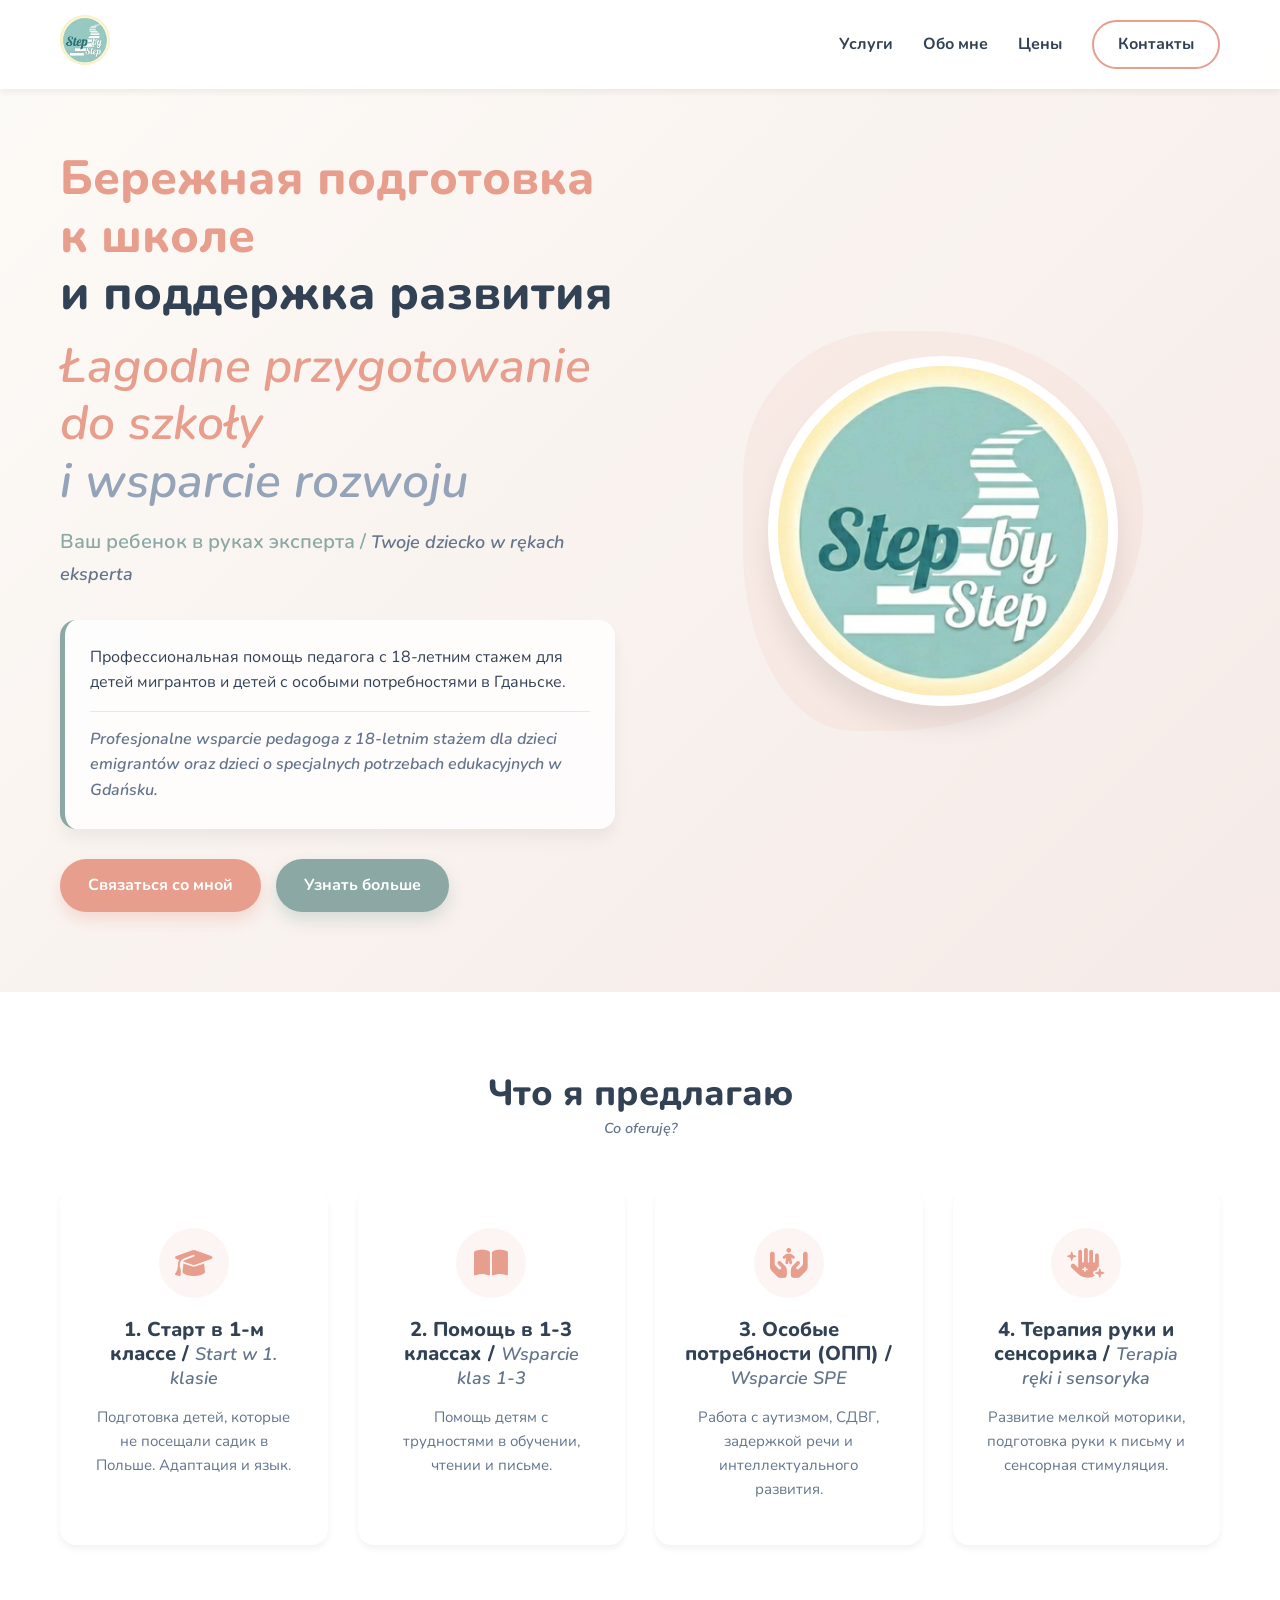
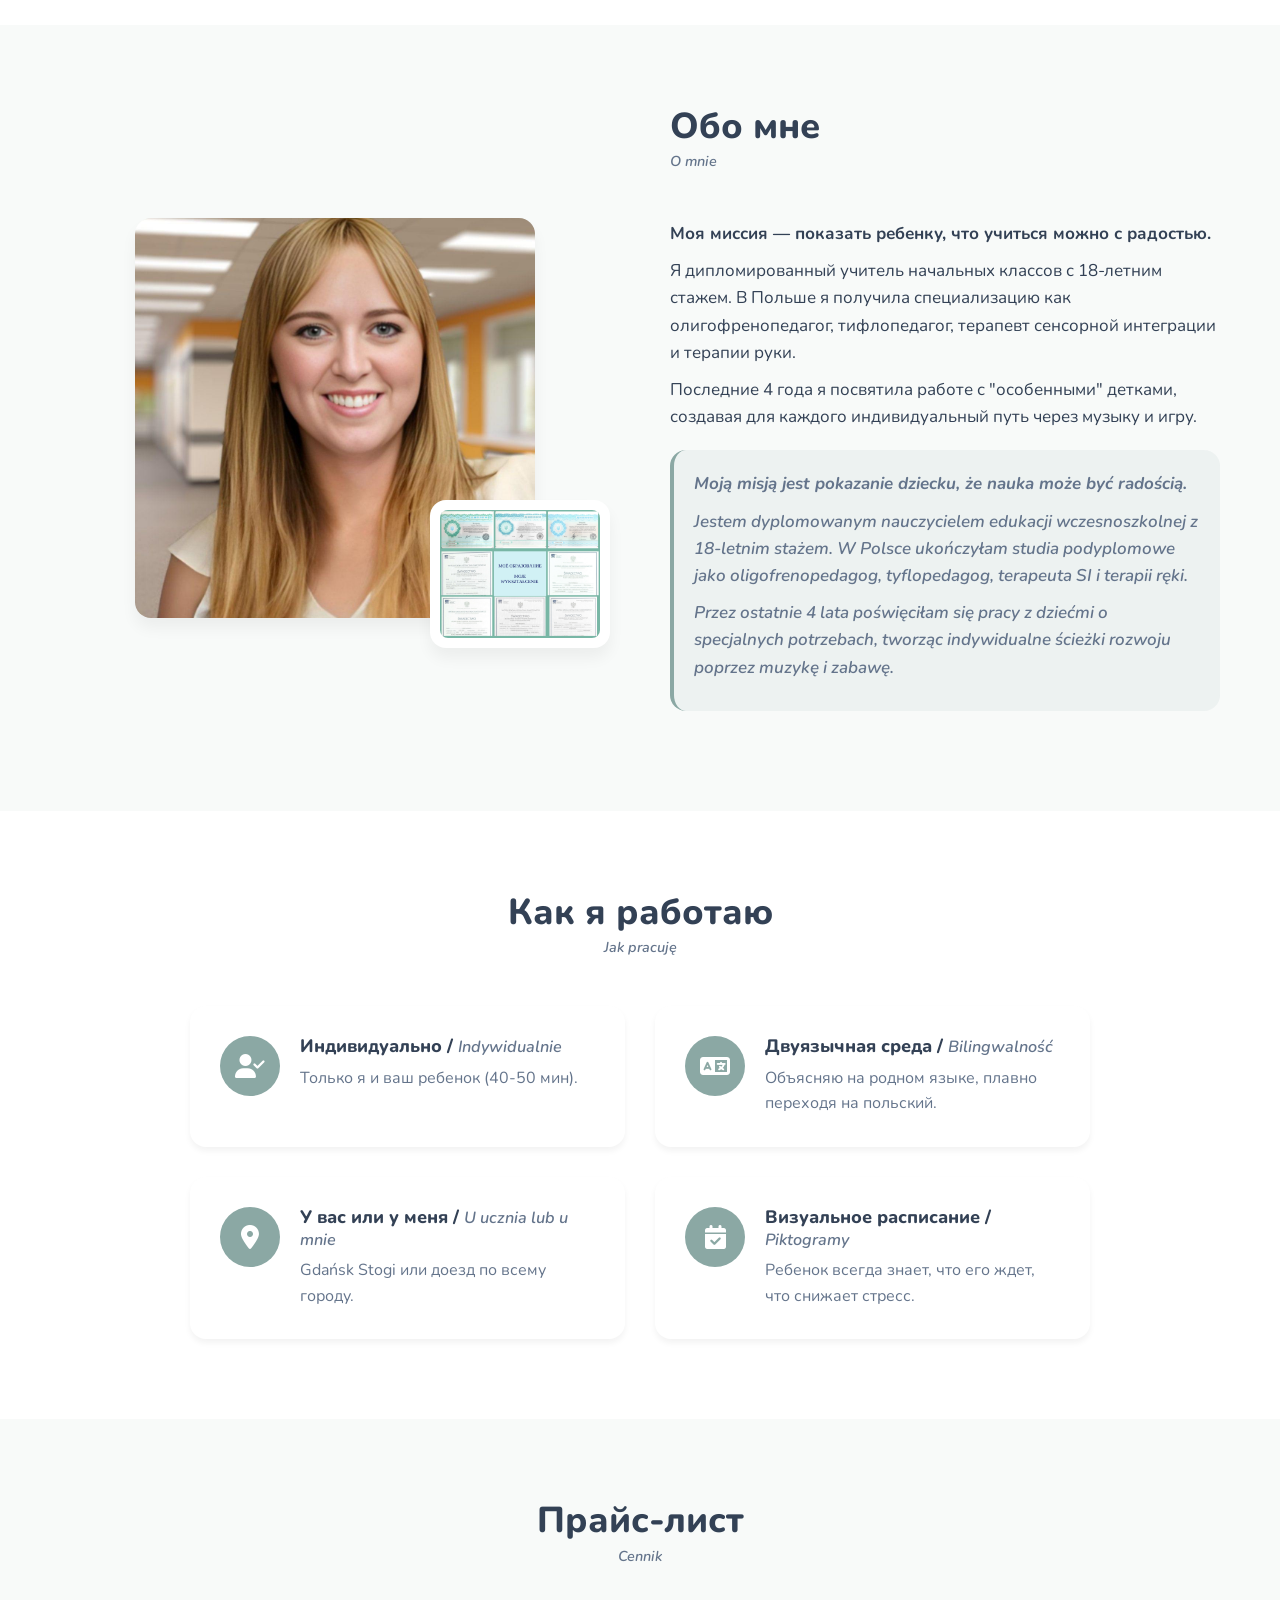
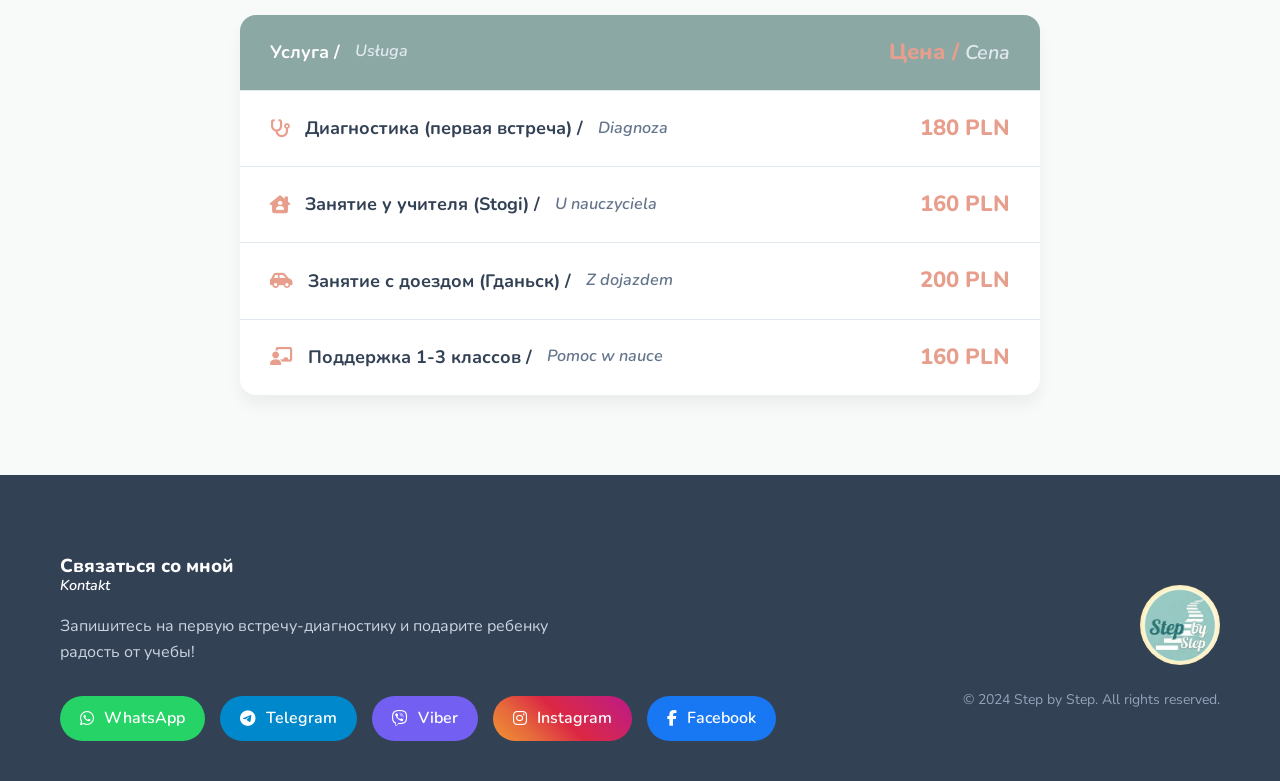
==== Nowy folder/index.html @ 830f3c5b "Fix project structure for Railway" ====
<!DOCTYPE html>
<html lang="ru">

<head>
    <meta charset="UTF-8">
    <meta name="viewport" content="width=device-width, initial-scale=1.0">
    <title>Step by Step - Подготовка к школе в Гданьске</title>
    <meta name="description"
        content="Профессиональная помощь педагога с 18-летним стажем для детей мигрантов и детей с особыми потребностями в Гданьске.">

    <!-- Google Fonts -->
    <link rel="preconnect" href="https://fonts.googleapis.com">
    <link rel="preconnect" href="https://fonts.gstatic.com" crossorigin>
    <link href="https://fonts.googleapis.com/css2?family=Nunito:wght@400;600;700;800&display=swap" rel="stylesheet">

    <!-- FontAwesome for Icons -->
    <link rel="stylesheet" href="https://cdnjs.cloudflare.com/ajax/libs/font-awesome/6.4.0/css/all.min.css">

    <!-- Custom CSS -->
    <link rel="stylesheet" href="style.css">
</head>

<body>

    <!-- Navigation -->
    <nav class="navbar">
        <div class="container nav-content">
            <a href="#" class="logo-link">
                <img src="логотип.jpg" alt="Step by Step Logo" class="logo">
            </a>
            <ul class="nav-links">
                <li><a href="#services">Услуги</a></li>
                <li><a href="#about">Обо мне</a></li>
                <li><a href="#pricing">Цены</a></li>
                <li><a href="#contact" class="btn btn-outline">Контакты</a></li>
            </ul>
        </div>
    </nav>

    <!-- Hero Section -->
    <header class="hero">
        <div class="container hero-content">
            <div class="hero-text">
                <h1>
                    <span>Бережная подготовка к школе</span><br>и поддержка развития
                </h1>
                <h1 lang="pl" class="hero-pl">
                    <span>Łagodne przygotowanie do szkoły</span><br>i wsparcie rozwoju
                </h1>
                <p class="subtitle">Ваш ребенок в руках эксперта / <span lang="pl">Twoje dziecko w rękach
                        eksperta</span></p>
                <div class="hero-card">
                    <p>Профессиональная помощь педагога с 18-летним стажем для детей мигрантов и детей с особыми
                        потребностями в Гданьске.</p>
                    <hr>
                    <p lang="pl">Profesjonalne wsparcie pedagoga z 18-letnim stażem dla dzieci emigrantów oraz dzieci o
                        specjalnych potrzebach edukacyjnych w Gdańsku.</p>
                </div>
                <div class="hero-buttons">
                    <a href="#contact" class="btn btn-primary">Связаться со мной</a>
                    <a href="#services" class="btn btn-secondary">Узнать больше</a>
                </div>
            </div>
            <div class="hero-image-wrapper">
                <div class="blob-shape"></div>
                <img src="логотип.jpg" alt="Step by Step" class="hero-image-main">
            </div>
        </div>
    </header>

    <!-- Services Section -->
    <section id="services" class="services section">
        <div class="container">
            <div class="section-title">
                <h2>Что я предлагаю</h2>
                <h2 lang="pl" class="title-pl">Co oferuję?</h2>
            </div>

            <div class="services-grid">
                <!-- Service 1 -->
                <div class="service-card">
                    <div class="service-icon"><i class="fa-solid fa-graduation-cap"></i></div>
                    <h3>1. Старт в 1-м классе / <span lang="pl">Start w 1. klasie</span></h3>
                    <p>Подготовка детей, которые не посещали садик в Польше. Адаптация и язык.</p>
                </div>

                <!-- Service 2 -->
                <div class="service-card">
                    <div class="service-icon"><i class="fa-solid fa-book-open"></i></div>
                    <h3>2. Помощь в 1-3 классах / <span lang="pl">Wsparcie klas 1-3</span></h3>
                    <p>Помощь детям с трудностями в обучении, чтении и письме.</p>
                </div>

                <!-- Service 3 -->
                <div class="service-card">
                    <div class="service-icon"><i class="fa-solid fa-hands-holding-child"></i></div>
                    <h3>3. Особые потребности (ОПП) / <span lang="pl">Wsparcie SPE</span></h3>
                    <p>Работа с аутизмом, СДВГ, задержкой речи и интеллектуального развития.</p>
                </div>

                <!-- Service 4 -->
                <div class="service-card">
                    <div class="service-icon"><i class="fa-solid fa-hand-sparkles"></i></div>
                    <h3>4. Терапия руки и сенсорика / <span lang="pl">Terapia ręki i sensoryka</span></h3>
                    <p>Развитие мелкой моторики, подготовка руки к письму и сенсорная стимуляция.</p>
                </div>
            </div>
        </div>
    </section>

    <!-- About Section -->
    <section id="about" class="about section bg-light">
        <div class="container">
            <div class="about-grid">
                <div class="about-image-col">
                    <img src="моё фото.jpg" alt="Фото преподавателя" class="about-photo">
                    <div class="diploma-wrapper" id="diploma-btn">
                        <img src="дипломы.png" alt="Дипломы" class="diploma-thumb">
                        <div class="diploma-overlay">
                            <i class="fa-solid fa-magnifying-glass-plus"></i>
                            <span>Мои квалификации</span>
                        </div>
                    </div>
                </div>

                <div class="about-content">
                    <div class="section-title left">
                        <h2>Обо мне</h2>
                        <h2 lang="pl" class="title-pl">O mnie</h2>
                    </div>

                    <div class="about-text-box">
                        <p><strong>Моя миссия — показать ребенку, что учиться можно с радостью.</strong></p>
                        <p>Я дипломированный учитель начальных классов с 18-летним стажем. В Польше я получила
                            специализацию как олигофренопедагог, тифлопедагог, терапевт сенсорной интеграции и терапии
                            руки.</p>
                        <p>Последние 4 года я посвятила работе с "особенными" детками, создавая для каждого
                            индивидуальный путь через музыку и игру.</p>
                    </div>

                    <div class="about-text-box pl-box" lang="pl">
                        <p><strong>Moją misją jest pokazanie dziecku, że nauka może być radością.</strong></p>
                        <p>Jestem dyplomowanym nauczycielem edukacji wczesnoszkolnej z 18-letnim stażem. W Polsce
                            ukończyłam studia podyplomowe jako oligofrenopedagog, tyflopedagog, terapeuta SI i terapii
                            ręki.</p>
                        <p>Przez ostatnie 4 lata poświęciłam się pracy z dziećmi o specjalnych potrzebach, tworząc
                            indywidualne ścieżki rozwoju poprzez muzykę i zabawę.</p>
                    </div>
                </div>
            </div>
        </div>
    </section>

    <!-- Approach Section -->
    <section id="approach" class="approach section">
        <div class="container">
            <div class="section-title">
                <h2>Как я работаю</h2>
                <h2 lang="pl" class="title-pl">Jak pracuję</h2>
            </div>

            <div class="approach-grid">
                <div class="approach-item">
                    <div class="approach-icon"><i class="fa-solid fa-user-check"></i></div>
                    <div class="approach-text">
                        <h4>Индивидуально / <span lang="pl">Indywidualnie</span></h4>
                        <p>Только я и ваш ребенок (40-50 мин).</p>
                    </div>
                </div>

                <div class="approach-item">
                    <div class="approach-icon"><i class="fa-solid fa-language"></i></div>
                    <div class="approach-text">
                        <h4>Двуязычная среда / <span lang="pl">Bilingwalność</span></h4>
                        <p>Объясняю на родном языке, плавно переходя на польский.</p>
                    </div>
                </div>

                <div class="approach-item">
                    <div class="approach-icon"><i class="fa-solid fa-location-dot"></i></div>
                    <div class="approach-text">
                        <h4>У вас или у меня / <span lang="pl">U ucznia lub u mnie</span></h4>
                        <p>Gdańsk Stogi или доезд по всему городу.</p>
                    </div>
                </div>

                <div class="approach-item">
                    <div class="approach-icon"><i class="fa-solid fa-calendar-check"></i></div>
                    <div class="approach-text">
                        <h4>Визуальное расписание / <span lang="pl">Piktogramy</span></h4>
                        <p>Ребенок всегда знает, что его ждет, что снижает стресс.</p>
                    </div>
                </div>
            </div>
        </div>
    </section>

    <!-- Pricing Section -->
    <section id="pricing" class="pricing section bg-light">
        <div class="container">
            <div class="section-title">
                <h2>Прайс-лист</h2>
                <h2 lang="pl" class="title-pl">Cennik</h2>
            </div>

            <div class="pricing-table">
                <div class="pricing-row header">
                    <div class="service-name">Услуга / <span lang="pl">Usługa</span></div>
                    <div class="service-price">Цена / <span lang="pl">Cena</span></div>
                </div>

                <div class="pricing-row">
                    <div class="service-name">
                        <i class="fa-solid fa-stethoscope"></i>
                        Диагностика (первая встреча) / <span lang="pl">Diagnoza</span>
                    </div>
                    <div class="service-price">180 PLN</div>
                </div>

                <div class="pricing-row">
                    <div class="service-name">
                        <i class="fa-solid fa-house-chimney-user"></i>
                        Занятие у учителя (Stogi) / <span lang="pl">U nauczyciela</span>
                    </div>
                    <div class="service-price">160 PLN</div>
                </div>

                <div class="pricing-row">
                    <div class="service-name">
                        <i class="fa-solid fa-car-side"></i>
                        Занятие с доездом (Гданьск) / <span lang="pl">Z dojazdem</span>
                    </div>
                    <div class="service-price">200 PLN</div>
                </div>

                <div class="pricing-row">
                    <div class="service-name">
                        <i class="fa-solid fa-chalkboard-user"></i>
                        Поддержка 1-3 классов / <span lang="pl">Pomoc w nauce</span>
                    </div>
                    <div class="service-price">160 PLN</div>
                </div>
            </div>
        </div>
    </section>

    <!-- Contact & Footer -->
    <footer id="contact" class="footer">
        <div class="container footer-content">
            <div class="footer-info">
                <h3>Связаться со мной</h3>
                <h3 lang="pl" class="title-pl-small">Kontakt</h3>
                <p>Запишитесь на первую встречу-диагностику и подарите ребенку радость от учебы!</p>

                <div class="social-links">
                    <a href="https://wa.me/48782425330" target="_blank" class="social-btn whatsapp">
                        <i class="fa-brands fa-whatsapp"></i> WhatsApp
                    </a>
                    <a href="https://t.me/alena_pocheptsova" target="_blank" class="social-btn telegram">
                        <i class="fa-brands fa-telegram"></i> Telegram
                    </a>
                    <a href="viber://chat?number=48782425330" target="_blank" class="social-btn viber">
                        <i class="fa-brands fa-viber"></i> Viber
                    </a>
                    <a href="https://www.instagram.com/alena.stepbystep/" target="_blank" class="social-btn instagram">
                        <i class="fa-brands fa-instagram"></i> Instagram
                    </a>
                    <a href="https://www.facebook.com/profile.php?id=61586018010769" target="_blank"
                        class="social-btn facebook">
                        <i class="fa-brands fa-facebook-f"></i> Facebook
                    </a>
                </div>
            </div>
            <div class="footer-logo">
                <img src="логотип.jpg" alt="Step by Step" class="logo-footer">
                <p>© 2024 Step by Step. All rights reserved.</p>
            </div>
        </div>
    </footer>

    <!-- Image Modal for Diplomas -->
    <div id="image-modal" class="modal">
        <span class="close-modal">&times;</span>
        <img class="modal-content" id="modal-img">
        <div id="caption">Мои квалификации и дипломы</div>
    </div>

    <!-- Scripts -->
    <script src="script.js"></script>
</body>

</html>
---- Nowy folder/style.css ----
/* ==================== VARIABLES & RESETS ==================== */
:root {
    --primary: #E89E8D;
    /* Warm pastel peach */
    --primary-hover: #D68A79;
    --secondary: #8BA8A4;
    /* Soft sage green */
    --accent: #E8C170;
    /* Soft gold */

    --text-main: #334155;
    /* Slate 700 */
    --text-muted: #64748B;
    /* Slate 500 */
    --text-pl: #94A3B8;
    /* Slate 400 */

    --bg-main: #FFFFFF;
    --bg-light: #F8FAF9;
    --bg-card: #FFFFFF;

    --shadow-sm: 0 4px 6px rgba(0, 0, 0, 0.05);
    --shadow-md: 0 10px 15px rgba(0, 0, 0, 0.05);
    --shadow-hover: 0 20px 25px rgba(0, 0, 0, 0.08);

    --radius: 16px;
    --transition: 0.3s ease-in-out;
}

* {
    margin: 0;
    padding: 0;
    box-sizing: border-box;
}

html {
    scroll-behavior: smooth;
}

body {
    font-family: 'Nunito', sans-serif;
    background-color: var(--bg-main);
    color: var(--text-main);
    line-height: 1.6;
    overflow-x: hidden;
}

.container {
    max-width: 1200px;
    margin: 0 auto;
    padding: 0 20px;
}

.section {
    padding: 80px 0;
}

.bg-light {
    background-color: var(--bg-light);
}

/* Typography */
h1,
h2,
h3,
h4 {
    color: var(--text-main);
    font-weight: 800;
    line-height: 1.2;
}

h2 {
    font-size: 36px;
    margin-bottom: 5px;
}

.title-pl {
    font-size: 24px;
    color: var(--text-pl);
    font-weight: 600;
    margin-bottom: 40px;
}

.title-pl-small {
    font-size: 18px;
    color: #cbd5e1;
    font-weight: 400;
    margin-bottom: 20px;
}

.section-title {
    text-align: center;
    margin-bottom: 50px;
}

.section-title.left {
    text-align: left;
}

[lang="pl"],
.lang-pl {
    color: var(--text-muted);
    font-size: 0.9em;
    font-style: italic;
    font-weight: 600;
}

/* ==================== BUTTONS ==================== */
.btn {
    display: inline-block;
    padding: 14px 28px;
    border-radius: 50px;
    font-weight: 700;
    text-decoration: none;
    transition: var(--transition);
    cursor: pointer;
    border: none;
    text-align: center;
}

.btn-primary {
    background-color: var(--primary);
    color: white;
    box-shadow: 0 8px 15px rgba(232, 158, 141, 0.3);
}

.btn-primary:hover {
    background-color: var(--primary-hover);
    transform: translateY(-2px);
    box-shadow: 0 12px 20px rgba(232, 158, 141, 0.4);
}

.btn-secondary {
    background-color: var(--secondary);
    color: white;
    box-shadow: 0 8px 15px rgba(139, 168, 164, 0.3);
}

.btn-secondary:hover {
    background-color: #799894;
    transform: translateY(-2px);
    box-shadow: 0 12px 20px rgba(139, 168, 164, 0.4);
}

.btn-outline {
    border: 2px solid var(--primary);
    color: var(--primary);
    padding: 10px 24px;
}

.btn-outline:hover {
    background-color: var(--primary);
    color: white;
}

/* ==================== NAVIGATION ==================== */
.navbar {
    position: fixed;
    top: 0;
    left: 0;
    width: 100%;
    background: rgba(255, 255, 255, 0.95);
    backdrop-filter: blur(10px);
    z-index: 1000;
    padding: 15px 0;
    box-shadow: var(--shadow-sm);
}

.nav-content {
    display: flex;
    justify-content: space-between;
    align-items: center;
}

.logo {
    height: 50px;
    border-radius: 50%;
    object-fit: cover;
}

.nav-links {
    list-style: none;
    display: flex;
    align-items: center;
    gap: 30px;
}

.nav-links a {
    text-decoration: none;
    color: var(--text-main);
    font-weight: 700;
    transition: var(--transition);
}

.nav-links a:hover {
    color: var(--primary);
}

/* ==================== HERO SECTION ==================== */
.hero {
    padding-top: 150px;
    padding-bottom: 80px;
    min-height: 100vh;
    display: flex;
    align-items: center;
    background: linear-gradient(135deg, #FDFBF7 0%, #F5EAE7 100%);
    position: relative;
    overflow: hidden;
}

.hero-content {
    display: flex;
    align-items: center;
    justify-content: space-between;
    gap: 50px;
    position: relative;
    z-index: 2;
}

.hero-text {
    flex: 1;
}

.hero h1 {
    font-size: 48px;
    margin-bottom: 15px;
}

.hero h1 span {
    color: var(--primary);
}

.hero-pl {
    font-size: 24px;
    color: var(--text-pl);
    margin-bottom: 20px;
}

.hero .subtitle {
    font-size: 20px;
    font-weight: 600;
    color: var(--secondary);
    margin-bottom: 30px;
}

.hero-card {
    background: rgba(255, 255, 255, 0.8);
    backdrop-filter: blur(15px);
    padding: 25px;
    border-radius: var(--radius);
    box-shadow: var(--shadow-md);
    margin-bottom: 30px;
    border-left: 5px solid var(--secondary);
}

.hero-card p {
    font-size: 16px;
}

.hero-card hr {
    border: 0;
    height: 1px;
    background: #e2e8f0;
    margin: 15px 0;
}

.hero-buttons {
    display: flex;
    gap: 15px;
}

.hero-image-wrapper {
    flex: 1;
    display: flex;
    justify-content: center;
    align-items: center;
    position: relative;
}

.blob-shape {
    position: absolute;
    width: 400px;
    height: 400px;
    background: var(--primary);
    opacity: 0.1;
    border-radius: 40% 60% 70% 30% / 40% 50% 60% 50%;
    animation: morph 8s ease-in-out infinite alternate;
    z-index: -1;
}

@keyframes morph {
    0% {
        border-radius: 40% 60% 70% 30% / 40% 50% 60% 50%;
    }

    100% {
        border-radius: 60% 40% 30% 70% / 60% 30% 70% 40%;
    }
}

.hero-image-main {
    width: 350px;
    height: 350px;
    object-fit: cover;
    border-radius: 50%;
    box-shadow: var(--shadow-hover);
    border: 10px solid white;
}

/* ==================== SERVICES ==================== */
.services-grid {
    display: grid;
    grid-template-columns: repeat(auto-fit, minmax(250px, 1fr));
    gap: 30px;
}

.service-card {
    background: var(--bg-card);
    padding: 40px 30px;
    border-radius: var(--radius);
    box-shadow: var(--shadow-sm);
    text-align: center;
    transition: var(--transition);
    border-bottom: 4px solid transparent;
}

.service-card:hover {
    transform: translateY(-10px);
    box-shadow: var(--shadow-hover);
    border-bottom-color: var(--primary);
}

.service-icon {
    width: 70px;
    height: 70px;
    margin: 0 auto 20px;
    background: rgba(232, 158, 141, 0.1);
    color: var(--primary);
    border-radius: 50%;
    display: flex;
    justify-content: center;
    align-items: center;
    font-size: 30px;
}

.service-card h3 {
    font-size: 20px;
    margin-bottom: 15px;
}

.service-card p {
    color: var(--text-muted);
    font-size: 15px;
}

/* ==================== ABOUT ==================== */
.about-grid {
    display: flex;
    align-items: center;
    gap: 60px;
}

.about-image-col {
    flex: 1;
    position: relative;
}

.about-photo {
    width: 100%;
    max-width: 400px;
    border-radius: var(--radius);
    box-shadow: var(--shadow-md);
    display: block;
    margin: 0 auto;
}

.diploma-wrapper {
    position: absolute;
    bottom: -30px;
    right: 0;
    width: 180px;
    background: white;
    padding: 10px;
    border-radius: var(--radius);
    box-shadow: var(--shadow-md);
    cursor: pointer;
    transition: var(--transition);
}

.diploma-wrapper:hover {
    transform: scale(1.05);
}

.diploma-thumb {
    width: 100%;
    border-radius: 8px;
    display: block;
}

.diploma-overlay {
    position: absolute;
    top: 0;
    left: 0;
    right: 0;
    bottom: 0;
    background: rgba(44, 62, 80, 0.8);
    color: white;
    display: flex;
    flex-direction: column;
    justify-content: center;
    align-items: center;
    opacity: 0;
    transition: var(--transition);
    border-radius: var(--radius);
}

.diploma-wrapper:hover .diploma-overlay {
    opacity: 1;
}

.about-content {
    flex: 1;
}

.about-text-box {
    margin-bottom: 20px;
}

.about-text-box.pl-box {
    background: rgba(139, 168, 164, 0.1);
    padding: 20px;
    border-radius: var(--radius);
    border-left: 4px solid var(--secondary);
}

.about-text-box p {
    margin-bottom: 10px;
    font-size: 17px;
}

/* ==================== APPROACH ==================== */
.approach-grid {
    display: grid;
    grid-template-columns: repeat(auto-fit, minmax(400px, 1fr));
    gap: 30px;
    max-width: 900px;
    margin: 0 auto;
}

.approach-item {
    display: flex;
    align-items: flex-start;
    gap: 20px;
    background: var(--bg-card);
    padding: 30px;
    border-radius: var(--radius);
    box-shadow: var(--shadow-sm);
    transition: var(--transition);
}

.approach-item:hover {
    box-shadow: var(--shadow-md);
    transform: scale(1.02);
}

.approach-icon {
    background: var(--secondary);
    color: white;
    width: 60px;
    height: 60px;
    border-radius: 50%;
    display: flex;
    justify-content: center;
    align-items: center;
    font-size: 24px;
    flex-shrink: 0;
}

.approach-text h4 {
    font-size: 18px;
    margin-bottom: 8px;
}

.approach-text p {
    color: var(--text-muted);
}

/* ==================== PRICING ==================== */
.pricing-table {
    max-width: 800px;
    margin: 0 auto;
    background: var(--bg-card);
    border-radius: var(--radius);
    overflow: hidden;
    box-shadow: var(--shadow-md);
}

.pricing-row {
    display: flex;
    justify-content: space-between;
    padding: 20px 30px;
    border-bottom: 1px solid #e2e8f0;
    align-items: center;
}

.pricing-row:last-child {
    border-bottom: none;
}

.pricing-row.header {
    background: var(--secondary);
    color: white;
    font-weight: 800;
}

.pricing-row.header [lang="pl"] {
    color: #e2e8f0;
}

.service-name {
    flex: 1;
    font-size: 18px;
    font-weight: 700;
    display: flex;
    align-items: center;
    gap: 15px;
}

.service-name i {
    color: var(--primary);
}

.service-price {
    font-size: 22px;
    font-weight: 800;
    color: var(--primary);
    white-space: nowrap;
}

/* ==================== FOOTER / CONTACT ==================== */
.footer {
    background: var(--text-main);
    color: white;
    padding: 80px 0 40px;
}

.footer-content {
    display: flex;
    justify-content: space-between;
    align-items: center;
    gap: 50px;
}

.footer-info h3 {
    color: white;
}

.footer-info p {
    color: #cbd5e1;
    margin-bottom: 30px;
    max-width: 500px;
}

.social-links {
    display: flex;
    flex-wrap: wrap;
    gap: 15px;
}

.social-btn {
    display: flex;
    align-items: center;
    gap: 10px;
    padding: 10px 20px;
    border-radius: 50px;
    text-decoration: none;
    color: white;
    font-weight: 600;
    transition: var(--transition);
}

.whatsapp {
    background: #25D366;
}

.telegram {
    background: #0088cc;
}

.viber {
    background: #7360f2;
}

.instagram {
    background: linear-gradient(45deg, #f09433 0%, #e6683c 25%, #dc2743 50%, #cc2366 75%, #bc1888 100%);
}

.facebook {
    background: #1877F2;
}

.social-btn:hover {
    transform: translateY(-3px);
    box-shadow: 0 5px 15px rgba(0, 0, 0, 0.3);
}

.footer-logo {
    text-align: right;
}

.logo-footer {
    height: 80px;
    border-radius: 50%;
    margin-bottom: 15px;
}

.footer-logo p {
    color: #94A3B8;
    font-size: 14px;
}

/* ==================== MODAL (Image Enlarger) ==================== */
.modal {
    display: none;
    position: fixed;
    z-index: 2000;
    padding-top: 50px;
    left: 0;
    top: 0;
    width: 100%;
    height: 100%;
    overflow: auto;
    background-color: rgba(0, 0, 0, 0.9);
    backdrop-filter: blur(5px);
}

.modal-content {
    margin: auto;
    display: block;
    max-width: 90%;
    max-height: 80vh;
    border-radius: 8px;
    animation: zoom 0.3s ease;
}

@keyframes zoom {
    from {
        transform: scale(0)
    }

    to {
        transform: scale(1)
    }
}

.close-modal {
    position: absolute;
    top: 20px;
    right: 40px;
    color: #f1f1f1;
    font-size: 40px;
    font-weight: bold;
    cursor: pointer;
}

#caption {
    margin: auto;
    display: block;
    width: 80%;
    text-align: center;
    color: #ccc;
    padding: 15px 0;
    font-size: 18px;
}

/* ==================== RESPONSIVE ==================== */
@media (max-width: 992px) {
    .hero-content {
        flex-direction: column;
        text-align: center;
        padding-top: 50px;
    }

    .hero-buttons {
        justify-content: center;
    }

    .hero-card {
        text-align: left;
    }

    .blob-shape {
        width: 300px;
        height: 300px;
    }

    .hero-image-main {
        width: 280px;
        height: 280px;
        border-width: 6px;
    }

    .about-grid {
        flex-direction: column;
        gap: 40px;
    }

    .diploma-wrapper {
        right: 50%;
        transform: translate(50%, 0);
    }

    .diploma-wrapper:hover {
        transform: translate(50%, 0) scale(1.05);
    }

    .footer-content {
        flex-direction: column;
        text-align: center;
        gap: 30px;
    }

    .footer-info p {
        margin: 0 auto 30px auto;
    }

    .social-links {
        justify-content: center;
    }

    .footer-logo {
        text-align: center;
    }
}

@media (max-width: 768px) {
    .section {
        padding: 60px 0;
    }

    .nav-links {
        display: none;
        /* In a real project, add a hamburger menu */
    }

    .hero {
        padding-top: 100px;
        padding-bottom: 50px;
    }

    .hero h1 {
        font-size: 32px;
    }

    .hero-pl {
        font-size: 20px;
    }

    .hero .subtitle {
        font-size: 18px;
    }

    .approach-grid {
        grid-template-columns: 1fr;
    }

    .pricing-row {
        flex-direction: column;
        text-align: center;
        gap: 15px;
    }

    .service-name {
        flex-direction: column;
        gap: 10px;
    }
}

@media (max-width: 480px) {
    .hero h1 {
        font-size: 28px;
    }

    .blob-shape {
        width: 250px;
        height: 250px;
    }

    .hero-image-main {
        width: 230px;
        height: 230px;
    }

    .hero-buttons {
        flex-direction: column;
        gap: 10px;
    }

    .hero-buttons .btn {
        width: 100%;
    }

    .about-photo {
        max-width: 100%;
    }

    .diploma-wrapper {
        width: 150px;
        bottom: -20px;
    }

    .social-links {
        flex-direction: column;
        align-items: center;
    }

    .social-btn {
        width: 100%;
        justify-content: center;
    }
}
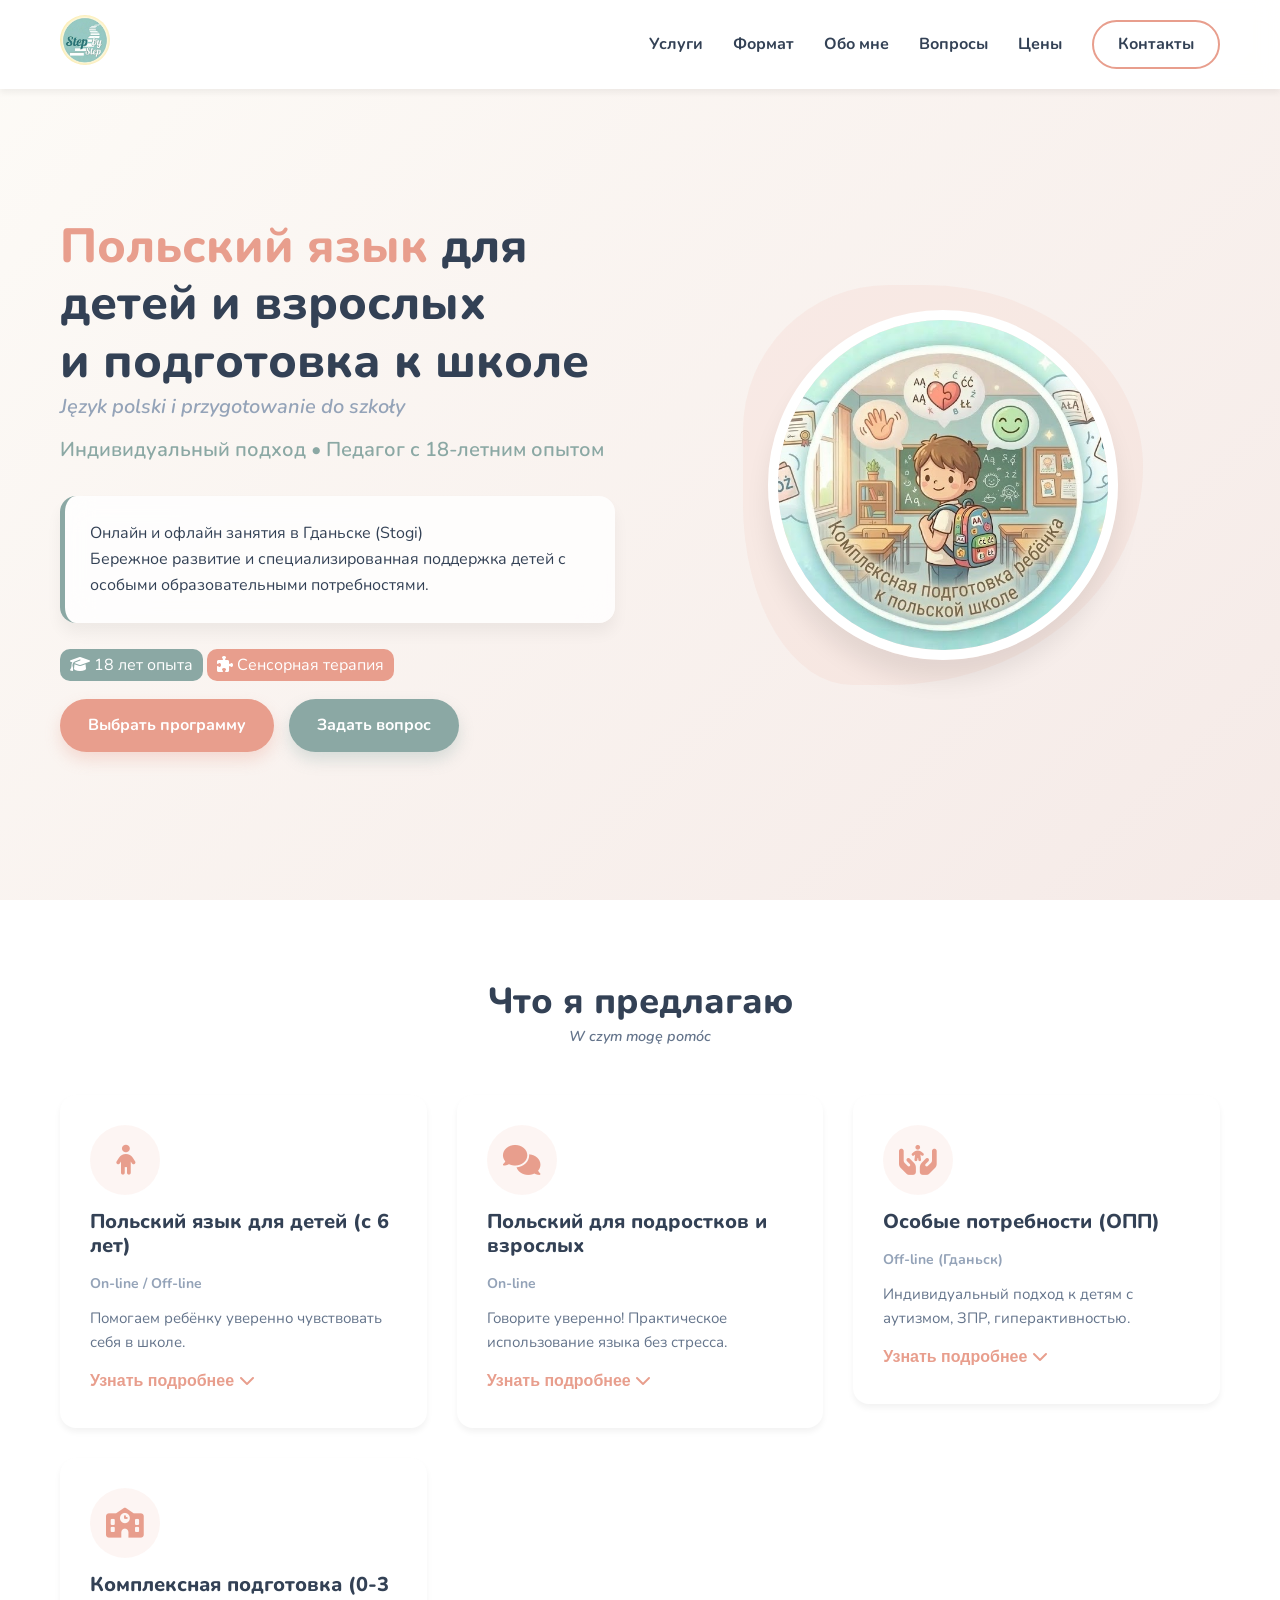
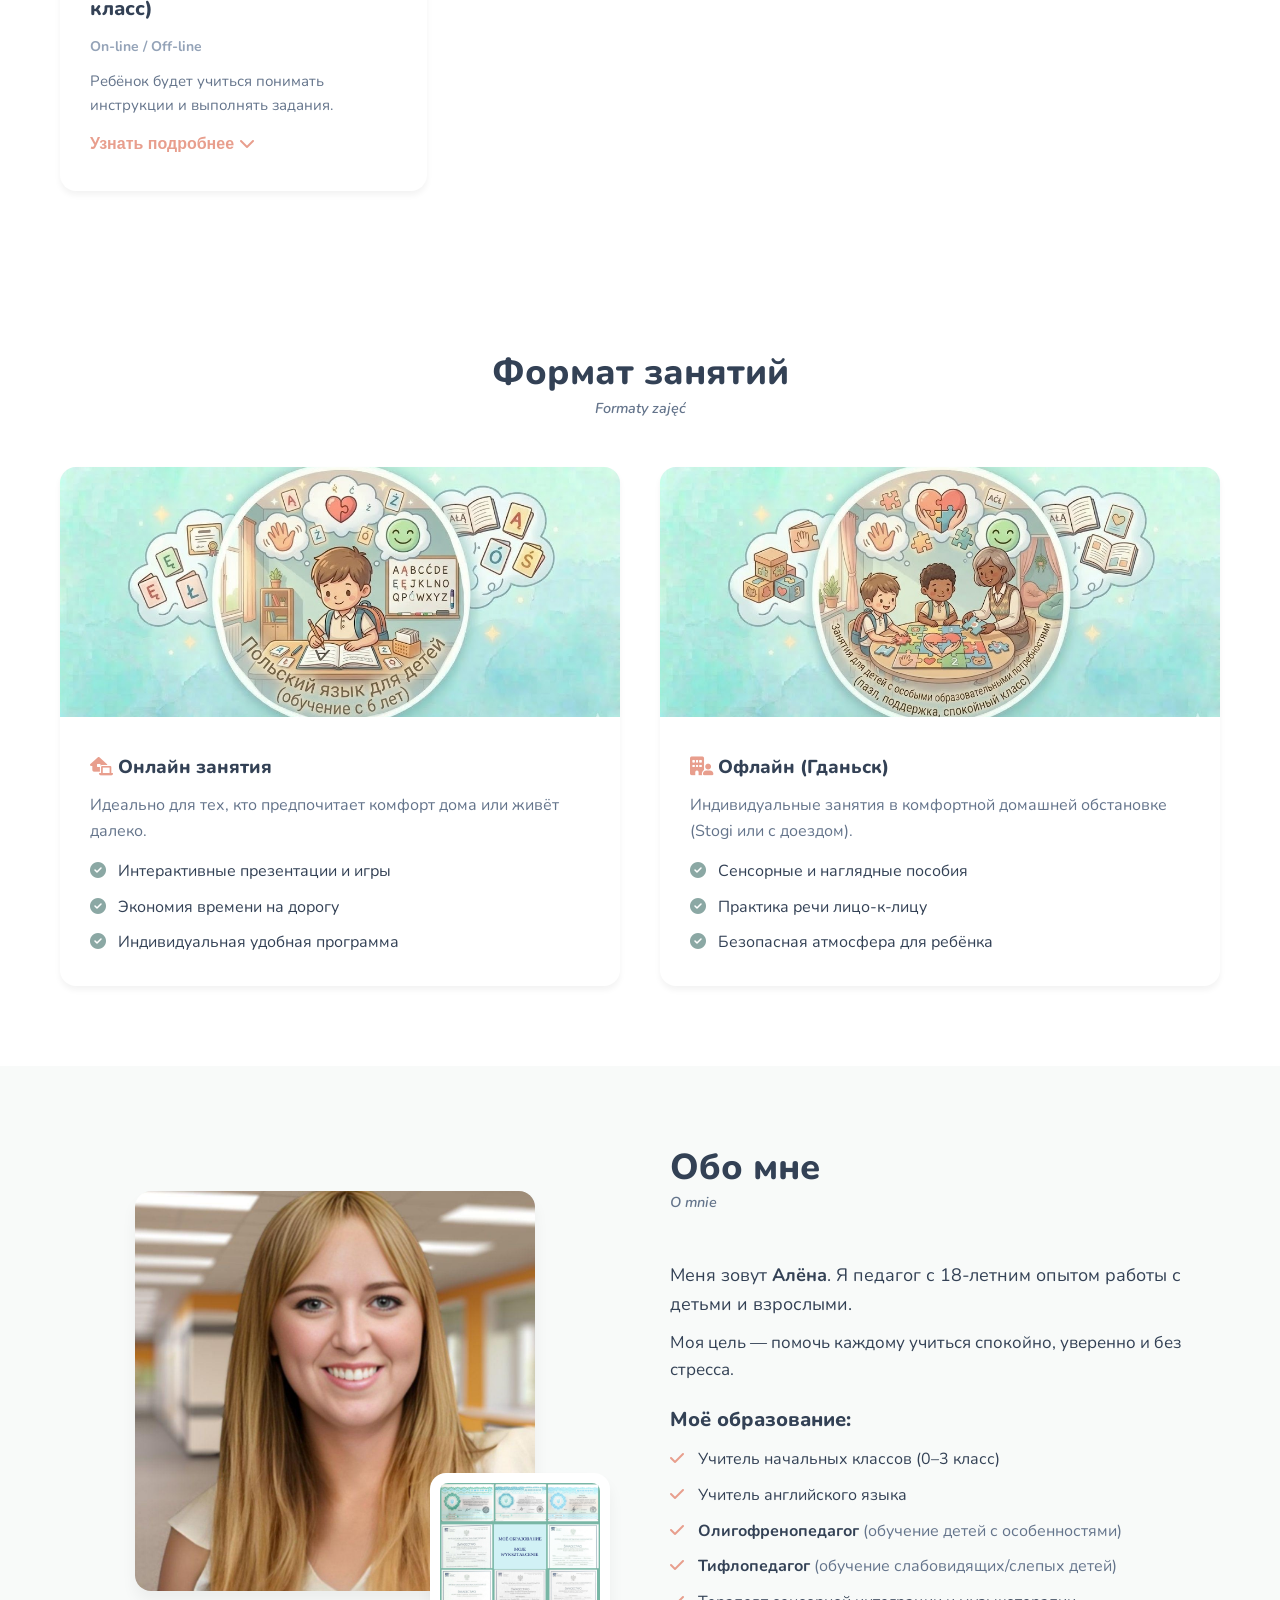
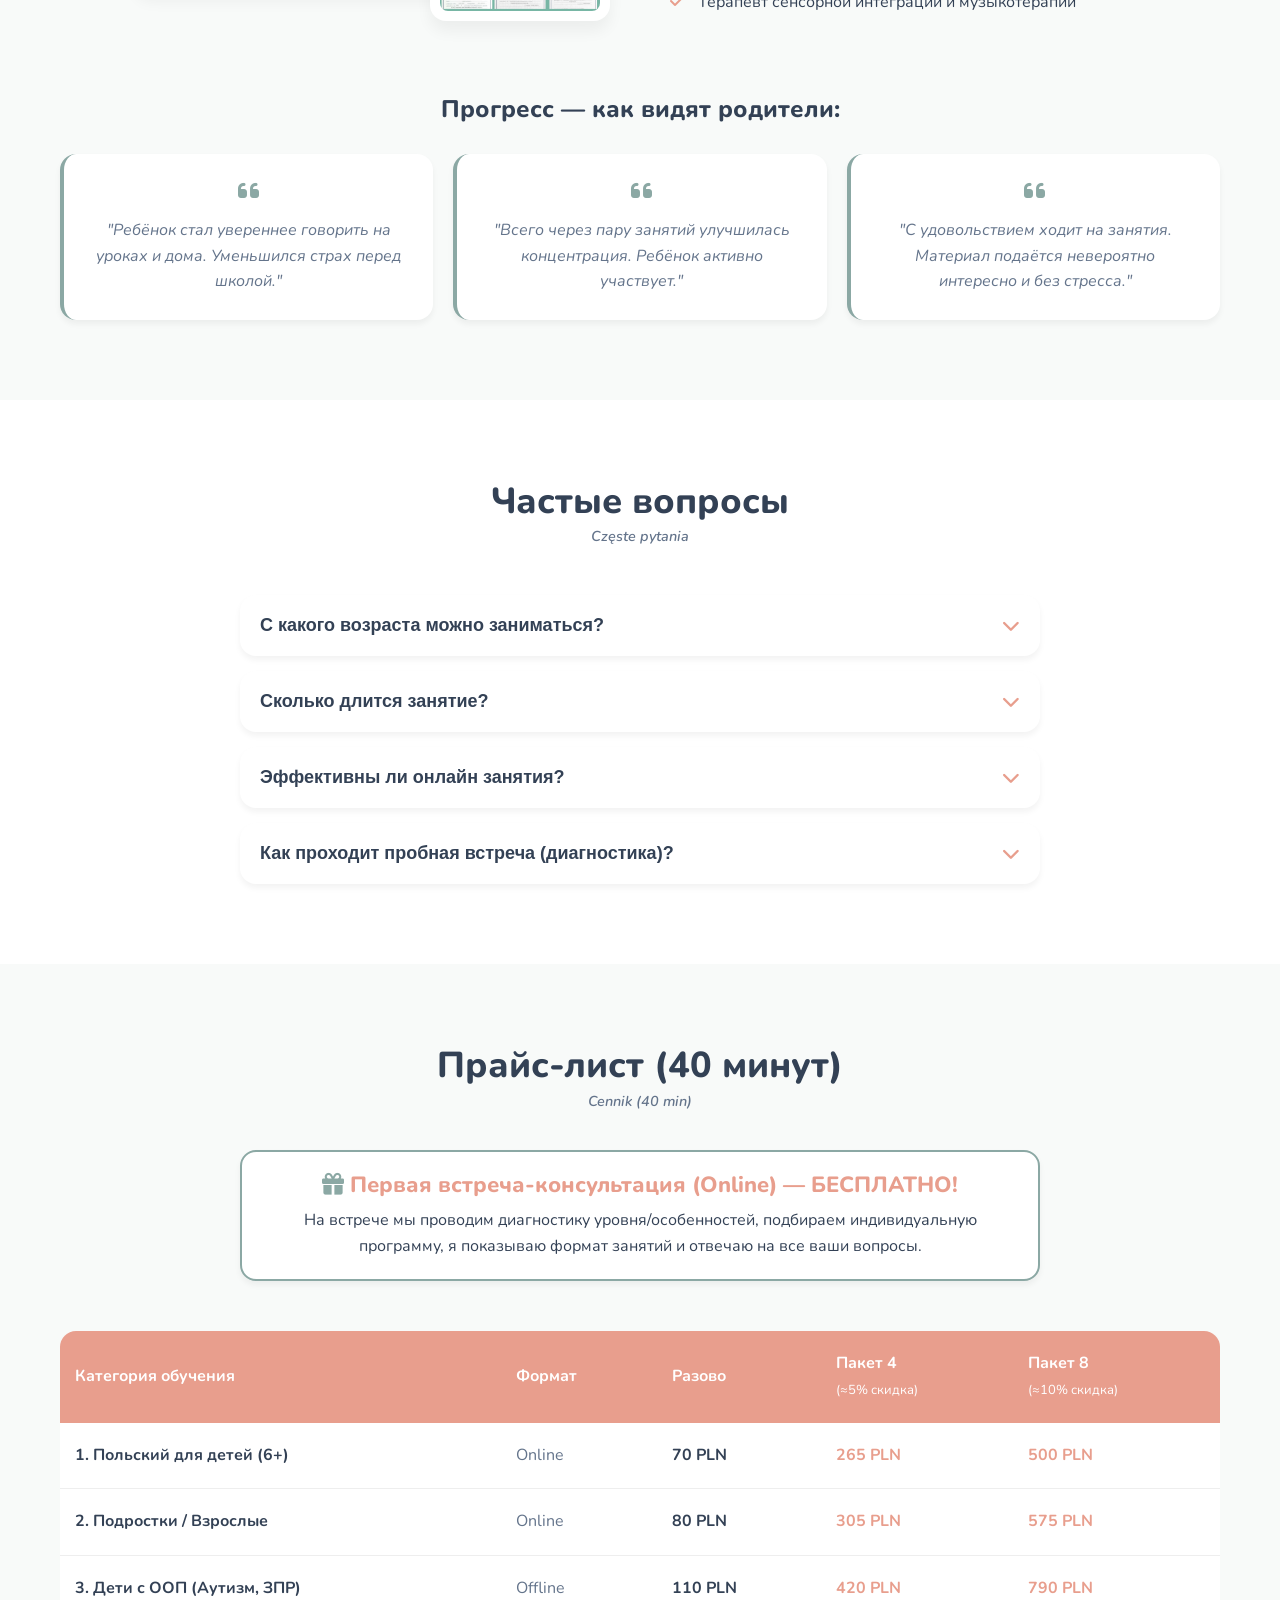
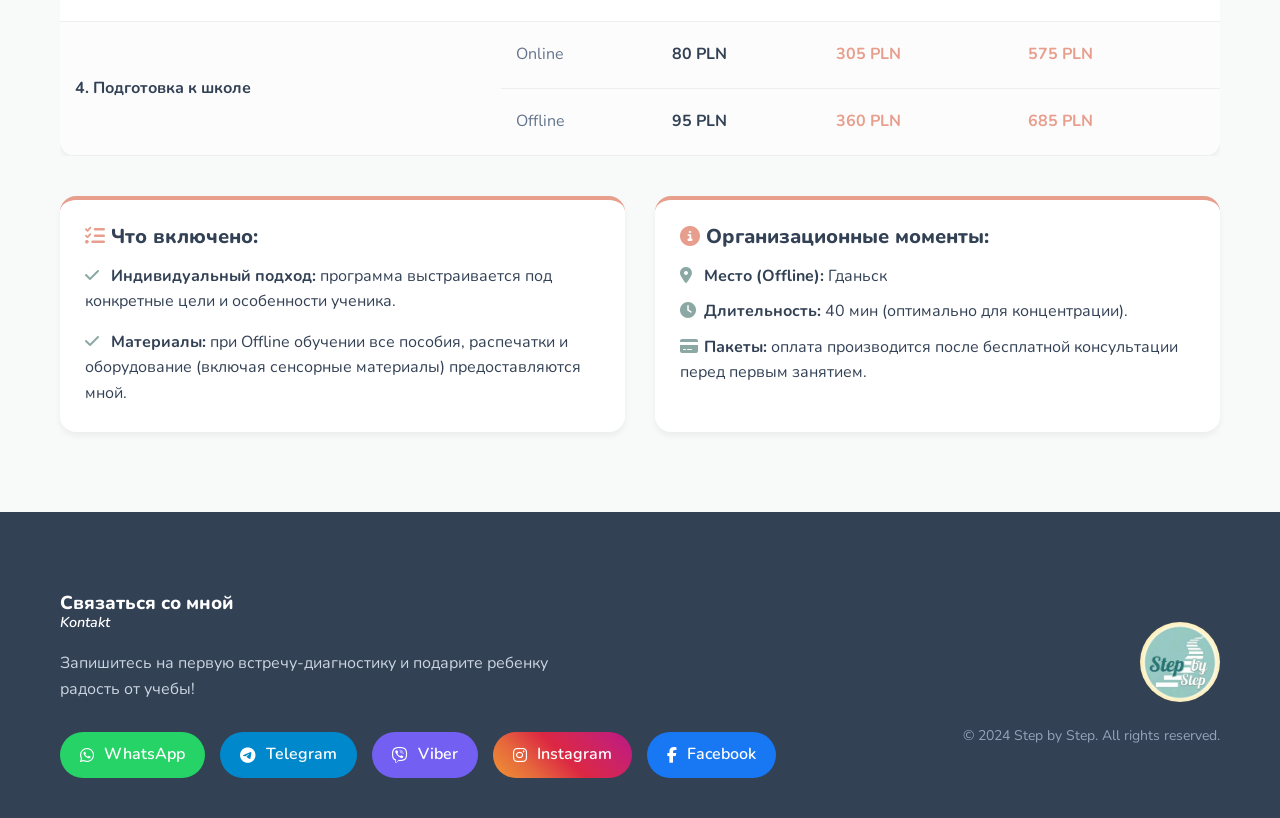
==== commit 88149116: "Полное обновление контента, прайсов и дизайна" ====
--- a/Nowy folder/index.html
+++ b/Nowy folder/index.html
@@ -30,7 +30,9 @@
             </a>
             <ul class="nav-links">
                 <li><a href="#services">Услуги</a></li>
+                <li><a href="#formats">Формат</a></li>
                 <li><a href="#about">Обо мне</a></li>
+                <li><a href="#faq">Вопросы</a></li>
                 <li><a href="#pricing">Цены</a></li>
                 <li><a href="#contact" class="btn btn-outline">Контакты</a></li>
             </ul>
@@ -42,28 +44,30 @@
         <div class="container hero-content">
             <div class="hero-text">
                 <h1>
-                    <span>Бережная подготовка к школе</span><br>и поддержка развития
+                    <span>Польский язык</span> для детей и взрослых<br>и подготовка к школе
                 </h1>
-                <h1 lang="pl" class="hero-pl">
-                    <span>Łagodne przygotowanie do szkoły</span><br>i wsparcie rozwoju
+                <h1 lang="pl" class="hero-pl" style="font-size: 20px; margin-top:-10px; margin-bottom:15px;">
+                    Język polski i przygotowanie do szkoły
                 </h1>
-                <p class="subtitle">Ваш ребенок в руках эксперта / <span lang="pl">Twoje dziecko w rękach
-                        eksperta</span></p>
+                <p class="subtitle">Индивидуальный подход • Педагог с 18-летним опытом</p>
                 <div class="hero-card">
-                    <p>Профессиональная помощь педагога с 18-летним стажем для детей мигрантов и детей с особыми
-                        потребностями в Гданьске.</p>
-                    <hr>
-                    <p lang="pl">Profesjonalne wsparcie pedagoga z 18-letnim stażem dla dzieci emigrantów oraz dzieci o
-                        specjalnych potrzebach edukacyjnych w Gdańsku.</p>
-                </div>
+                    <p>Онлайн и офлайн занятия в Гданьске (Stogi)<br>Бережное развитие и специализированная поддержка детей с особыми образовательными потребностями.</p>
+                </div>
+                
+                <!-- Trust Badges -->
+                <div class="trust-badges" style="margin-bottom:20px;">
+                    <span class="badge" style="background:var(--secondary); color:white; padding:5px 10px; border-radius:10px;"><i class="fa-solid fa-graduation-cap"></i> 18 лет опыта</span>
+                    <span class="badge" style="background:var(--primary); color:white; padding:5px 10px; border-radius:10px;"><i class="fa-solid fa-puzzle-piece"></i> Сенсорная терапия</span>
+                </div>
+
                 <div class="hero-buttons">
-                    <a href="#contact" class="btn btn-primary">Связаться со мной</a>
-                    <a href="#services" class="btn btn-secondary">Узнать больше</a>
+                    <a href="#services" class="btn btn-primary">Выбрать программу</a>
+                    <a href="#faq" class="btn btn-secondary">Задать вопрос</a>
                 </div>
             </div>
             <div class="hero-image-wrapper">
                 <div class="blob-shape"></div>
-                <img src="логотип.jpg" alt="Step by Step" class="hero-image-main">
+                <img src="../для сайта/unnamed (5).jpg" alt="Step by Step Образование" class="hero-image-main">
             </div>
         </div>
     </header>
@@ -73,36 +77,141 @@
         <div class="container">
             <div class="section-title">
                 <h2>Что я предлагаю</h2>
-                <h2 lang="pl" class="title-pl">Co oferuję?</h2>
-            </div>
-
-            <div class="services-grid">
+                <h2 lang="pl" class="title-pl">W czym mogę pomóc</h2>
+            </div>
+            
+            <div class="services-advanced-grid" style="display: grid; grid-template-columns: repeat(auto-fit, minmax(300px, 1fr)); gap: 30px; align-items: start;">
+                
                 <!-- Service 1 -->
-                <div class="service-card">
-                    <div class="service-icon"><i class="fa-solid fa-graduation-cap"></i></div>
-                    <h3>1. Старт в 1-м классе / <span lang="pl">Start w 1. klasie</span></h3>
-                    <p>Подготовка детей, которые не посещали садик в Польше. Адаптация и язык.</p>
+                <div class="service-card advanced-card" style="text-align:left; background:var(--bg-card); padding:30px; border-radius:var(--radius); box-shadow:var(--shadow-sm);">
+                    <div class="service-icon" style="margin:0 0 15px 0;"><i class="fa-solid fa-child"></i></div>
+                    <h3>Польский язык для детей (с 6 лет)</h3>
+                    <p style="color:var(--text-pl); font-size:14px; font-weight:700; margin-bottom:10px;">On-line / Off-line</p>
+                    <p style="margin-bottom:15px;">Помогаем ребёнку уверенно чувствовать себя в школе.</p>
+                    
+                    <button onclick="toggleService('desc1')" style="cursor:pointer; font-weight:700; color:var(--primary); background:none; border:none; padding:0; outline:none; font-size:16px;">Узнать подробнее <i id="icon-desc1" class="fa-solid fa-chevron-down" style="transition:0.3s;"></i></button>
+                    
+                    <div id="desc1" style="max-height:0px; overflow:hidden; transition: max-height 0.4s ease-in-out;">
+                        <div style="padding-top:15px; font-size:15px; color:var(--text-main);">
+                            <strong>Кому подойдут:</strong>
+                            <ul style="margin-left:20px; margin-bottom:10px; color:var(--text-muted);">
+                                <li>Только начинают изучение языка</li>
+                                <li>Испытывают трудности с чтением или письмом</li>
+                                <li>Боятся отвечать на уроках</li>
+                            </ul>
+                            <strong>Что развиваем:</strong>
+                            <p style="color:var(--text-muted);">Словарный запас, правильное произношение. А также: внимание, слуховое восприятие, память и логику с помощью игр.</p>
+                        </div>
+                    </div>
                 </div>
 
                 <!-- Service 2 -->
-                <div class="service-card">
-                    <div class="service-icon"><i class="fa-solid fa-book-open"></i></div>
-                    <h3>2. Помощь в 1-3 классах / <span lang="pl">Wsparcie klas 1-3</span></h3>
-                    <p>Помощь детям с трудностями в обучении, чтении и письме.</p>
+                <div class="service-card advanced-card" style="text-align:left; background:var(--bg-card); padding:30px; border-radius:var(--radius); box-shadow:var(--shadow-sm);">
+                    <div class="service-icon" style="margin:0 0 15px 0;"><i class="fa-solid fa-comments"></i></div>
+                    <h3>Польский для подростков и взрослых</h3>
+                    <p style="color:var(--text-pl); font-size:14px; font-weight:700; margin-bottom:10px;">On-line</p>
+                    <p style="margin-bottom:15px;">Говорите уверенно! Практическое использование языка без стресса.</p>
+                    
+                    <button onclick="toggleService('desc2')" style="cursor:pointer; font-weight:700; color:var(--primary); background:none; border:none; padding:0; outline:none; font-size:16px;">Узнать подробнее <i id="icon-desc2" class="fa-solid fa-chevron-down" style="transition:0.3s;"></i></button>
+                    
+                    <div id="desc2" style="max-height:0px; overflow:hidden; transition: max-height 0.4s ease-in-out;">
+                        <div style="padding-top:15px; font-size:15px; color:var(--text-main);">
+                            <strong>Что изучается:</strong>
+                            <ul style="margin-left:20px; margin-bottom:10px; color:var(--text-muted);">
+                                <li>Разговорная практика в повседневных ситуациях</li>
+                                <li>Грамматика простым языком</li>
+                                <li>Язык для работы, школы, гос. учреждений</li>
+                            </ul>
+                            <strong>Результат:</strong>
+                            <p style="color:var(--text-muted);">Вы уверенно общаетесь в ситуациях, понимаете разговорную речь.</p>
+                        </div>
+                    </div>
                 </div>
 
                 <!-- Service 3 -->
-                <div class="service-card">
-                    <div class="service-icon"><i class="fa-solid fa-hands-holding-child"></i></div>
-                    <h3>3. Особые потребности (ОПП) / <span lang="pl">Wsparcie SPE</span></h3>
-                    <p>Работа с аутизмом, СДВГ, задержкой речи и интеллектуального развития.</p>
+                <div class="service-card advanced-card" style="text-align:left; background:var(--bg-card); padding:30px; border-radius:var(--radius); box-shadow:var(--shadow-sm);">
+                    <div class="service-icon" style="margin:0 0 15px 0;"><i class="fa-solid fa-hands-holding-child"></i></div>
+                    <h3>Особые потребности (ОПП)</h3>
+                    <p style="color:var(--text-pl); font-size:14px; font-weight:700; margin-bottom:10px;">Off-line (Гданьск)</p>
+                    <p style="margin-bottom:15px;">Индивидуальный подход к детям с аутизмом, ЗПР, гиперактивностью.</p>
+                    
+                    <button onclick="toggleService('desc3')" style="cursor:pointer; font-weight:700; color:var(--primary); background:none; border:none; padding:0; outline:none; font-size:16px;">Узнать подробнее <i id="icon-desc3" class="fa-solid fa-chevron-down" style="transition:0.3s;"></i></button>
+                    
+                    <div id="desc3" style="max-height:0px; overflow:hidden; transition: max-height 0.4s ease-in-out;">
+                        <div style="padding-top:15px; font-size:15px; color:var(--text-main);">
+
+                            <strong>Работаю с детьми у которых:</strong>
+                            <ul style="margin-left:20px; margin-bottom:10px; color:var(--text-muted);">
+                                <li>Аутизм, ЗПР, задержка речевого развития</li>
+                                <li>Нарушения зрения (слабовидящие и слепые)</li>
+                                <li>Трудности с концентрацией</li>
+                            </ul>
+                            <strong>Методы:</strong>
+                            <p style="color:var(--text-muted);">Элементы сенсорной интеграции, музыкотерапия, визуальная поддержка.</p>
+                        </div>
+                    </div>
                 </div>
 
                 <!-- Service 4 -->
-                <div class="service-card">
-                    <div class="service-icon"><i class="fa-solid fa-hand-sparkles"></i></div>
-                    <h3>4. Терапия руки и сенсорика / <span lang="pl">Terapia ręki i sensoryka</span></h3>
-                    <p>Развитие мелкой моторики, подготовка руки к письму и сенсорная стимуляция.</p>
+                <div class="service-card advanced-card" style="text-align:left; background:var(--bg-card); padding:30px; border-radius:var(--radius); box-shadow:var(--shadow-sm);">
+                    <div class="service-icon" style="margin:0 0 15px 0;"><i class="fa-solid fa-school"></i></div>
+                    <h3>Комплексная подготовка (0-3 класс)</h3>
+                    <p style="color:var(--text-pl); font-size:14px; font-weight:700; margin-bottom:10px;">On-line / Off-line</p>
+                    <p style="margin-bottom:15px;">Ребёнок будет учиться понимать инструкции и выполнять задания.</p>
+                    
+                    <button onclick="toggleService('desc4')" style="cursor:pointer; font-weight:700; color:var(--primary); background:none; border:none; padding:0; outline:none; font-size:16px;">Узнать подробнее <i id="icon-desc4" class="fa-solid fa-chevron-down" style="transition:0.3s;"></i></button>
+                    
+                    <div id="desc4" style="max-height:0px; overflow:hidden; transition: max-height 0.4s ease-in-out;">
+                        <div style="padding-top:15px; font-size:15px; color:var(--text-main);">
+                            <strong>Что мы изучаем:</strong>
+                            <ul style="margin-left:20px; margin-bottom:10px; color:var(--text-muted);">
+                                <li><strong>Польский язык:</strong> алфавит, классные инструкции, письмо.</li>
+                                <li><strong>Математика:</strong> цифры, счёт, сравнение чисел, логика.</li>
+                                <li><strong>Когнитивные навыки:</strong> внимание, память, концентрация.</li>
+                            </ul>
+                            <p style="color:var(--text-muted);">Помогаем быстрее адаптироваться в школе без сильного стресса.</p>
+                        </div>
+                    </div>
+                </div>
+
+            </div>
+        </div>
+    </section>
+
+    <!-- Formats Section (Two Columns) -->
+    <section id="formats" class="formats section">
+        <div class="container">
+            <div class="section-title">
+                <h2>Формат занятий</h2>
+                <h2 lang="pl" class="title-pl">Formaty zajęć</h2>
+            </div>
+            
+            <div class="formats-grid" style="display: flex; flex-wrap: wrap; gap: 40px; justify-content: center;">
+                <!-- Online -->
+                <div class="format-card" style="flex: 1; min-width: 300px; background: var(--bg-card); border-radius: var(--radius); overflow: hidden; box-shadow: var(--shadow-sm);">
+                    <img src="../для сайта/unnamed (6).jpg" alt="Онлайн обучение" style="width: 100%; height: 250px; object-fit: cover;">
+                    <div class="format-content" style="padding: 30px;">
+                        <h3 style="margin-bottom: 15px;"><i class="fa-solid fa-laptop-house" style="color:var(--primary);"></i> Онлайн занятия</h3>
+                        <p style="color:var(--text-muted); margin-bottom: 15px;">Идеально для тех, кто предпочитает комфорт дома или живёт далеко.</p>
+                        <ul style="list-style: none; color:var(--text-main);">
+                            <li style="margin-bottom: 10px;"><i class="fa-solid fa-circle-check" style="color:var(--secondary); margin-right:8px;"></i> Интерактивные презентации и игры</li>
+                            <li style="margin-bottom: 10px;"><i class="fa-solid fa-circle-check" style="color:var(--secondary); margin-right:8px;"></i> Экономия времени на дорогу</li>
+                            <li><i class="fa-solid fa-circle-check" style="color:var(--secondary); margin-right:8px;"></i> Индивидуальная удобная программа</li>
+                        </ul>
+                    </div>
+                </div>
+                <!-- Offline -->
+                <div class="format-card" style="flex: 1; min-width: 300px; background: var(--bg-card); border-radius: var(--radius); overflow: hidden; box-shadow: var(--shadow-sm);">
+                    <img src="../для сайта/unnamed (7).jpg" alt="Офлайн обучение" style="width: 100%; height: 250px; object-fit: cover;">
+                    <div class="format-content" style="padding: 30px;">
+                        <h3 style="margin-bottom: 15px;"><i class="fa-solid fa-building-user" style="color:var(--primary);"></i> Офлайн (Гданьск)</h3>
+                        <p style="color:var(--text-muted); margin-bottom: 15px;">Индивидуальные занятия в комфортной домашней обстановке (Stogi или с доездом).</p>
+                        <ul style="list-style: none; color:var(--text-main);">
+                            <li style="margin-bottom: 10px;"><i class="fa-solid fa-circle-check" style="color:var(--secondary); margin-right:8px;"></i> Сенсорные и наглядные пособия</li>
+                            <li style="margin-bottom: 10px;"><i class="fa-solid fa-circle-check" style="color:var(--secondary); margin-right:8px;"></i> Практика речи лицо-к-лицу</li>
+                            <li><i class="fa-solid fa-circle-check" style="color:var(--secondary); margin-right:8px;"></i> Безопасная атмосфера для ребёнка</li>
+                        </ul>
+                    </div>
                 </div>
             </div>
         </div>
@@ -130,65 +239,92 @@
                     </div>
 
                     <div class="about-text-box">
-                        <p><strong>Моя миссия — показать ребенку, что учиться можно с радостью.</strong></p>
-                        <p>Я дипломированный учитель начальных классов с 18-летним стажем. В Польше я получила
-                            специализацию как олигофренопедагог, тифлопедагог, терапевт сенсорной интеграции и терапии
-                            руки.</p>
-                        <p>Последние 4 года я посвятила работе с "особенными" детками, создавая для каждого
-                            индивидуальный путь через музыку и игру.</p>
-                    </div>
-
-                    <div class="about-text-box pl-box" lang="pl">
-                        <p><strong>Moją misją jest pokazanie dziecku, że nauka może być radością.</strong></p>
-                        <p>Jestem dyplomowanym nauczycielem edukacji wczesnoszkolnej z 18-letnim stażem. W Polsce
-                            ukończyłam studia podyplomowe jako oligofrenopedagog, tyflopedagog, terapeuta SI i terapii
-                            ręki.</p>
-                        <p>Przez ostatnie 4 lata poświęciłam się pracy z dziećmi o specjalnych potrzebach, tworząc
-                            indywidualne ścieżki rozwoju poprzez muzykę i zabawę.</p>
+                        <p style="font-size: 18px;">Меня зовут <strong>Алёна</strong>. Я педагог с 18-летним опытом работы с детьми и взрослыми.</p>
+                        <p>Моя цель — помочь каждому учиться спокойно, уверенно и без стресса.</p>
+
+                        <h4 style="margin-top: 25px; margin-bottom: 15px; font-size: 20px;">Моё образование:</h4>
+                        <ul style="list-style: none;">
+                            <li style="margin-bottom: 10px;"><i class="fa-solid fa-check" style="color:var(--primary); margin-right:10px;"></i> Учитель начальных классов (0–3 класс)</li>
+                            <li style="margin-bottom: 10px;"><i class="fa-solid fa-check" style="color:var(--primary); margin-right:10px;"></i> Учитель английского языка</li>
+                            <li style="margin-bottom: 10px;"><i class="fa-solid fa-check" style="color:var(--primary); margin-right:10px;"></i> <strong>Олигофренопедагог</strong> <span style="color:var(--text-muted);">(обучение детей с особенностями)</span></li>
+                            <li style="margin-bottom: 10px;"><i class="fa-solid fa-check" style="color:var(--primary); margin-right:10px;"></i> <strong>Тифлопедагог</strong> <span style="color:var(--text-muted);">(обучение слабовидящих/слепых детей)</span></li>
+                            <li><i class="fa-solid fa-check" style="color:var(--primary); margin-right:10px;"></i> Терапевт сенсорной интеграции и музыкотерапии</li>
+                        </ul>
+                    </div>
+                </div>
+            </div>
+            
+            <!-- Reviews Tracker -->
+            <div class="social-proof" style="margin-top: 60px; text-align: center;">
+                <h3 style="font-size: 24px; margin-bottom: 30px;">Прогресс — как видят родители:</h3>
+                <div class="reviews-grid" style="display: grid; grid-template-columns: repeat(auto-fit, minmax(250px, 1fr)); gap: 20px;">
+                    <div class="review" style="background: white; padding: 25px; border-radius: var(--radius); box-shadow: var(--shadow-sm); border-left: 4px solid var(--secondary);">
+                        <i class="fa-solid fa-quote-left" style="color: var(--secondary); font-size: 24px; margin-bottom: 15px;"></i>
+                        <p style="font-style: italic; color: var(--text-muted);">"Ребёнок стал увереннее говорить на уроках и дома. Уменьшился страх перед школой."</p>
+                    </div>
+                    <div class="review" style="background: white; padding: 25px; border-radius: var(--radius); box-shadow: var(--shadow-sm); border-left: 4px solid var(--secondary);">
+                        <i class="fa-solid fa-quote-left" style="color: var(--secondary); font-size: 24px; margin-bottom: 15px;"></i>
+                        <p style="font-style: italic; color: var(--text-muted);">"Всего через пару занятий улучшилась концентрация. Ребёнок активно участвует."</p>
+                    </div>
+                    <div class="review" style="background: white; padding: 25px; border-radius: var(--radius); box-shadow: var(--shadow-sm); border-left: 4px solid var(--secondary);">
+                        <i class="fa-solid fa-quote-left" style="color: var(--secondary); font-size: 24px; margin-bottom: 15px;"></i>
+                        <p style="font-style: italic; color: var(--text-muted);">"С удовольствием ходит на занятия. Материал подаётся невероятно интересно и без стресса."</p>
                     </div>
                 </div>
             </div>
         </div>
     </section>
 
-    <!-- Approach Section -->
-    <section id="approach" class="approach section">
+    <!-- FAQ Section -->
+    <section id="faq" class="faq section">
         <div class="container">
             <div class="section-title">
-                <h2>Как я работаю</h2>
-                <h2 lang="pl" class="title-pl">Jak pracuję</h2>
-            </div>
-
-            <div class="approach-grid">
-                <div class="approach-item">
-                    <div class="approach-icon"><i class="fa-solid fa-user-check"></i></div>
-                    <div class="approach-text">
-                        <h4>Индивидуально / <span lang="pl">Indywidualnie</span></h4>
-                        <p>Только я и ваш ребенок (40-50 мин).</p>
-                    </div>
-                </div>
-
-                <div class="approach-item">
-                    <div class="approach-icon"><i class="fa-solid fa-language"></i></div>
-                    <div class="approach-text">
-                        <h4>Двуязычная среда / <span lang="pl">Bilingwalność</span></h4>
-                        <p>Объясняю на родном языке, плавно переходя на польский.</p>
-                    </div>
-                </div>
-
-                <div class="approach-item">
-                    <div class="approach-icon"><i class="fa-solid fa-location-dot"></i></div>
-                    <div class="approach-text">
-                        <h4>У вас или у меня / <span lang="pl">U ucznia lub u mnie</span></h4>
-                        <p>Gdańsk Stogi или доезд по всему городу.</p>
-                    </div>
-                </div>
-
-                <div class="approach-item">
-                    <div class="approach-icon"><i class="fa-solid fa-calendar-check"></i></div>
-                    <div class="approach-text">
-                        <h4>Визуальное расписание / <span lang="pl">Piktogramy</span></h4>
-                        <p>Ребенок всегда знает, что его ждет, что снижает стресс.</p>
+                <h2>Частые вопросы</h2>
+                <h2 lang="pl" class="title-pl">Częste pytania</h2>
+            </div>
+            
+            <div class="faq-container" style="max-width: 800px; margin: 0 auto; display: flex; flex-direction: column; gap: 15px;">
+                <!-- FAQ 1 -->
+                <div style="background: var(--bg-card); padding: 20px; border-radius: var(--radius); box-shadow: var(--shadow-sm);">
+                    <button onclick="toggleFaq('faq1')" style="width: 100%; text-align: left; background: none; border: none; font-size: 18px; font-weight: 700; color: var(--text-main); outline: none; cursor: pointer; display: flex; justify-content: space-between; align-items: center; padding: 0;">
+                        С какого возраста можно заниматься?
+                        <i id="icon-faq1" class="fa-solid fa-chevron-down" style="transition:0.3s; color:var(--primary);"></i>
+                    </button>
+                    <div id="faq1" style="max-height:0px; overflow:hidden; transition: max-height 0.4s ease-in-out;">
+                        <p style="margin-top: 15px; color: var(--text-muted);">Изучение польского языка и подготовка к школе начинаются с 6 лет. Для программ спецпотребностей (ОПП) подход и возраст индивидуальны.</p>
+                    </div>
+                </div>
+                
+                <!-- FAQ 2 -->
+                <div style="background: var(--bg-card); padding: 20px; border-radius: var(--radius); box-shadow: var(--shadow-sm);">
+                    <button onclick="toggleFaq('faq2')" style="width: 100%; text-align: left; background: none; border: none; font-size: 18px; font-weight: 700; color: var(--text-main); outline: none; cursor: pointer; display: flex; justify-content: space-between; align-items: center; padding: 0;">
+                        Сколько длится занятие?
+                        <i id="icon-faq2" class="fa-solid fa-chevron-down" style="transition:0.3s; color:var(--primary);"></i>
+                    </button>
+                    <div id="faq2" style="max-height:0px; overflow:hidden; transition: max-height 0.4s ease-in-out;">
+                        <p style="margin-top: 15px; color: var(--text-muted);">Занятие длится 40–60 минут, в зависимости от возраста ребёнка, формата урока и когнитивной нагрузки.</p>
+                    </div>
+                </div>
+                
+                <!-- FAQ 3 -->
+                <div style="background: var(--bg-card); padding: 20px; border-radius: var(--radius); box-shadow: var(--shadow-sm);">
+                    <button onclick="toggleFaq('faq3')" style="width: 100%; text-align: left; background: none; border: none; font-size: 18px; font-weight: 700; color: var(--text-main); outline: none; cursor: pointer; display: flex; justify-content: space-between; align-items: center; padding: 0;">
+                        Эффективны ли онлайн занятия?
+                        <i id="icon-faq3" class="fa-solid fa-chevron-down" style="transition:0.3s; color:var(--primary);"></i>
+                    </button>
+                    <div id="faq3" style="max-height:0px; overflow:hidden; transition: max-height 0.4s ease-in-out;">
+                        <p style="margin-top: 15px; color: var(--text-muted);">Да, абсолютно. Мы используем интерактивные материалы, презентации и дидактические игры. Ребёнок (или взрослый) активно вовлечён в процесс не меньше, чем в классе.</p>
+                    </div>
+                </div>
+                
+                <!-- FAQ 4 -->
+                <div style="background: var(--bg-card); padding: 20px; border-radius: var(--radius); box-shadow: var(--shadow-sm);">
+                    <button onclick="toggleFaq('faq4')" style="width: 100%; text-align: left; background: none; border: none; font-size: 18px; font-weight: 700; color: var(--text-main); outline: none; cursor: pointer; display: flex; justify-content: space-between; align-items: center; padding: 0;">
+                        Как проходит пробная встреча (диагностика)?
+                        <i id="icon-faq4" class="fa-solid fa-chevron-down" style="transition:0.3s; color:var(--primary);"></i>
+                    </button>
+                    <div id="faq4" style="max-height:0px; overflow:hidden; transition: max-height 0.4s ease-in-out;">
+                        <p style="margin-top: 15px; color: var(--text-muted);">На первой встрече мы знакомимся, я в комфортной и игровой форме оцениваю текущие навыки. После этого мы обсуждаем индивидуальный план достижения ваших целей.</p>
                     </div>
                 </div>
             </div>
@@ -199,46 +335,85 @@
     <section id="pricing" class="pricing section bg-light">
         <div class="container">
             <div class="section-title">
-                <h2>Прайс-лист</h2>
-                <h2 lang="pl" class="title-pl">Cennik</h2>
-            </div>
-
-            <div class="pricing-table">
-                <div class="pricing-row header">
-                    <div class="service-name">Услуга / <span lang="pl">Usługa</span></div>
-                    <div class="service-price">Цена / <span lang="pl">Cena</span></div>
-                </div>
-
-                <div class="pricing-row">
-                    <div class="service-name">
-                        <i class="fa-solid fa-stethoscope"></i>
-                        Диагностика (первая встреча) / <span lang="pl">Diagnoza</span>
-                    </div>
-                    <div class="service-price">180 PLN</div>
-                </div>
-
-                <div class="pricing-row">
-                    <div class="service-name">
-                        <i class="fa-solid fa-house-chimney-user"></i>
-                        Занятие у учителя (Stogi) / <span lang="pl">U nauczyciela</span>
-                    </div>
-                    <div class="service-price">160 PLN</div>
-                </div>
-
-                <div class="pricing-row">
-                    <div class="service-name">
-                        <i class="fa-solid fa-car-side"></i>
-                        Занятие с доездом (Гданьск) / <span lang="pl">Z dojazdem</span>
-                    </div>
-                    <div class="service-price">200 PLN</div>
-                </div>
-
-                <div class="pricing-row">
-                    <div class="service-name">
-                        <i class="fa-solid fa-chalkboard-user"></i>
-                        Поддержка 1-3 классов / <span lang="pl">Pomoc w nauce</span>
-                    </div>
-                    <div class="service-price">160 PLN</div>
+                <h2>Прайс-лист (40 минут)</h2>
+                <h2 lang="pl" class="title-pl">Cennik (40 min)</h2>
+                <div style="background:var(--bg-card); padding:20px; border-radius:var(--radius); box-shadow:var(--shadow-sm); max-width:800px; margin: 30px auto; text-align:center; border: 2px solid var(--secondary);">
+                    <h3 style="color:var(--primary); font-size:22px; margin-bottom:10px;"><i class="fa-solid fa-gift" style="color:var(--secondary);"></i> Первая встреча-консультация (Online) — БЕСПЛАТНО!</h3>
+                    <p style="color:var(--text-main); font-size:16px;">На встрече мы проводим диагностику уровня/особенностей, подбираем индивидуальную программу, я показываю формат занятий и отвечаю на все ваши вопросы.</p>
+                </div>
+            </div>
+
+            <div class="pricing-table-wrapper" style="overflow-x:auto; margin-bottom: 40px;">
+                <table style="width:100%; min-width:800px; border-collapse:separate; border-spacing:0; background:white; border-radius:var(--radius); overflow:hidden; box-shadow:var(--shadow-sm); text-align:left;">
+                    <thead style="background:var(--primary); color:white;">
+                        <tr>
+                            <th style="padding:20px 15px; font-weight:700;">Категория обучения</th>
+                            <th style="padding:20px 15px; font-weight:700;">Формат</th>
+                            <th style="padding:20px 15px; font-weight:700;">Разово</th>
+                            <th style="padding:20px 15px; font-weight:700;">Пакет 4 <br><span style="font-size:13px; font-weight:400;">(≈5% скидка)</span></th>
+                            <th style="padding:20px 15px; font-weight:700;">Пакет 8 <br><span style="font-size:13px; font-weight:400;">(≈10% скидка)</span></th>
+                        </tr>
+                    </thead>
+                    <tbody style="color:var(--text-main);">
+                        <!-- Row 1 -->
+                        <tr style="border-bottom:1px solid #eee;">
+                            <td style="padding:20px 15px; border-bottom:1px solid #eee;"><strong>1. Польский для детей (6+)</strong></td>
+                            <td style="padding:20px 15px; border-bottom:1px solid #eee; color:var(--text-muted);">Online</td>
+                            <td style="padding:20px 15px; border-bottom:1px solid #eee; font-weight:700;">70 PLN</td>
+                            <td style="padding:20px 15px; border-bottom:1px solid #eee; font-weight:700; color:var(--primary);">265 PLN</td>
+                            <td style="padding:20px 15px; border-bottom:1px solid #eee; font-weight:700; color:var(--primary);">500 PLN</td>
+                        </tr>
+                        <!-- Row 2 -->
+                        <tr style="border-bottom:1px solid #eee;">
+                            <td style="padding:20px 15px; border-bottom:1px solid #eee;"><strong>2. Подростки / Взрослые</strong></td>
+                            <td style="padding:20px 15px; border-bottom:1px solid #eee; color:var(--text-muted);">Online</td>
+                            <td style="padding:20px 15px; border-bottom:1px solid #eee; font-weight:700;">80 PLN</td>
+                            <td style="padding:20px 15px; border-bottom:1px solid #eee; font-weight:700; color:var(--primary);">305 PLN</td>
+                            <td style="padding:20px 15px; border-bottom:1px solid #eee; font-weight:700; color:var(--primary);">575 PLN</td>
+                        </tr>
+                        <!-- Row 3 -->
+                        <tr style="border-bottom:1px solid #eee;">
+                            <td style="padding:20px 15px; border-bottom:1px solid #eee;"><strong>3. Дети с ООП (Аутизм, ЗПР)</strong></td>
+                            <td style="padding:20px 15px; border-bottom:1px solid #eee; color:var(--text-muted);">Offline</td>
+                            <td style="padding:20px 15px; border-bottom:1px solid #eee; font-weight:700;">110 PLN</td>
+                            <td style="padding:20px 15px; border-bottom:1px solid #eee; font-weight:700; color:var(--primary);">420 PLN</td>
+                            <td style="padding:20px 15px; border-bottom:1px solid #eee; font-weight:700; color:var(--primary);">790 PLN</td>
+                        </tr>
+                        <!-- Row 4 -->
+                        <tr style="background:#fcfcfc;">
+                            <td style="padding:20px 15px; border-bottom:1px solid #eee;" rowspan="2"><strong>4. Подготовка к школе</strong></td>
+                            <td style="padding:20px 15px; border-bottom:1px solid #eee; color:var(--text-muted);">Online</td>
+                            <td style="padding:20px 15px; border-bottom:1px solid #eee; font-weight:700;">80 PLN</td>
+                            <td style="padding:20px 15px; border-bottom:1px solid #eee; font-weight:700; color:var(--primary);">305 PLN</td>
+                            <td style="padding:20px 15px; border-bottom:1px solid #eee; font-weight:700; color:var(--primary);">575 PLN</td>
+                        </tr>
+                        <tr style="background:#fcfcfc;">
+                            <td style="padding:20px 15px; border-bottom:1px solid #eee; color:var(--text-muted);">Offline</td>
+                            <td style="padding:20px 15px; border-bottom:1px solid #eee; font-weight:700;">95 PLN</td>
+                            <td style="padding:20px 15px; border-bottom:1px solid #eee; font-weight:700; color:var(--primary);">360 PLN</td>
+                            <td style="padding:20px 15px; border-bottom:1px solid #eee; font-weight:700; color:var(--primary);">685 PLN</td>
+                        </tr>
+                    </tbody>
+                </table>
+            </div>
+
+            <!-- Inclusions & Org info -->
+            <div style="display: grid; grid-template-columns: repeat(auto-fit, minmax(300px, 1fr)); gap: 30px; margin-top: 40px;">
+                <div style="background: white; padding: 25px; border-radius: var(--radius); box-shadow: var(--shadow-sm); border-top: 4px solid var(--primary);">
+                    <h3 style="margin-bottom: 15px; font-size: 20px;"><i class="fa-solid fa-list-check" style="color:var(--primary);"></i> Что включено:</h3>
+                    <ul style="list-style: none; padding: 0;">
+                        <li style="margin-bottom: 15px; color: var(--text-main);"><i class="fa-solid fa-check" style="color:var(--secondary); margin-right:8px;"></i> <strong>Индивидуальный подход:</strong> программа выстраивается под конкретные цели и особенности ученика.</li>
+                        <li style="color: var(--text-main);"><i class="fa-solid fa-check" style="color:var(--secondary); margin-right:8px;"></i> <strong>Материалы:</strong> при Offline обучении все пособия, распечатки и оборудование (включая сенсорные материалы) предоставляются мной.</li>
+                    </ul>
+                </div>
+                
+                <div style="background: white; padding: 25px; border-radius: var(--radius); box-shadow: var(--shadow-sm); border-top: 4px solid var(--primary);">
+                    <h3 style="margin-bottom: 15px; font-size: 20px;"><i class="fa-solid fa-circle-info" style="color:var(--primary);"></i> Организационные моменты:</h3>
+                    <ul style="list-style: none; padding: 0;">
+                        <li style="margin-bottom: 10px; color: var(--text-main);"><i class="fa-solid fa-location-dot" style="width:20px; color:var(--secondary);"></i> <strong>Место (Offline):</strong> Гданьск</li>
+                        <li style="margin-bottom: 10px; color: var(--text-main);"><i class="fa-solid fa-clock" style="width:20px; color:var(--secondary);"></i> <strong>Длительность:</strong> 40 мин (оптимально для концентрации).</li>
+                        <li style="color: var(--text-main);"><i class="fa-solid fa-credit-card" style="width:20px; color:var(--secondary);"></i> <strong>Пакеты:</strong> оплата производится после бесплатной консультации перед первым занятием.</li>
+                    </ul>
                 </div>
             </div>
         </div>
@@ -287,6 +462,61 @@
 
     <!-- Scripts -->
     <script src="script.js"></script>
+    <script>
+        function toggleService(id) {
+            const content = document.getElementById(id);
+            const icon = document.getElementById('icon-' + id);
+            
+            // Close all other accordions for clean UX
+            const allContents = ['desc1', 'desc2', 'desc3', 'desc4'];
+            allContents.forEach(contentId => {
+                if (contentId !== id) {
+                    const otherContent = document.getElementById(contentId);
+                    const otherIcon = document.getElementById('icon-' + contentId);
+                    if (otherContent && otherContent.style.maxHeight !== '0px') {
+                        otherContent.style.maxHeight = '0px';
+                        if (otherIcon) otherIcon.style.transform = 'rotate(0deg)';
+                    }
+                }
+            });
+
+            // Toggle clicked accordion
+            if (!content.style.maxHeight || content.style.maxHeight === '0px') {
+                content.style.maxHeight = content.scrollHeight + 'px';
+                icon.style.transform = 'rotate(180deg)';
+            } else {
+                content.style.maxHeight = '0px';
+                icon.style.transform = 'rotate(0deg)';
+            }
+        }
+
+        function toggleFaq(id) {
+            const content = document.getElementById(id);
+            const icon = document.getElementById('icon-' + id);
+            
+            // Close all other accordions for clean UX
+            const allContents = ['faq1', 'faq2', 'faq3', 'faq4'];
+            allContents.forEach(contentId => {
+                if (contentId !== id) {
+                    const otherContent = document.getElementById(contentId);
+                    const otherIcon = document.getElementById('icon-' + contentId);
+                    if (otherContent && otherContent.style.maxHeight !== '0px') {
+                        otherContent.style.maxHeight = '0px';
+                        if (otherIcon) otherIcon.style.transform = 'rotate(0deg)';
+                    }
+                }
+            });
+
+            // Toggle clicked accordion
+            if (!content.style.maxHeight || content.style.maxHeight === '0px') {
+                content.style.maxHeight = content.scrollHeight + 'px';
+                icon.style.transform = 'rotate(180deg)';
+            } else {
+                content.style.maxHeight = '0px';
+                icon.style.transform = 'rotate(0deg)';
+            }
+        }
+    </script>
 </body>
 
 </html>
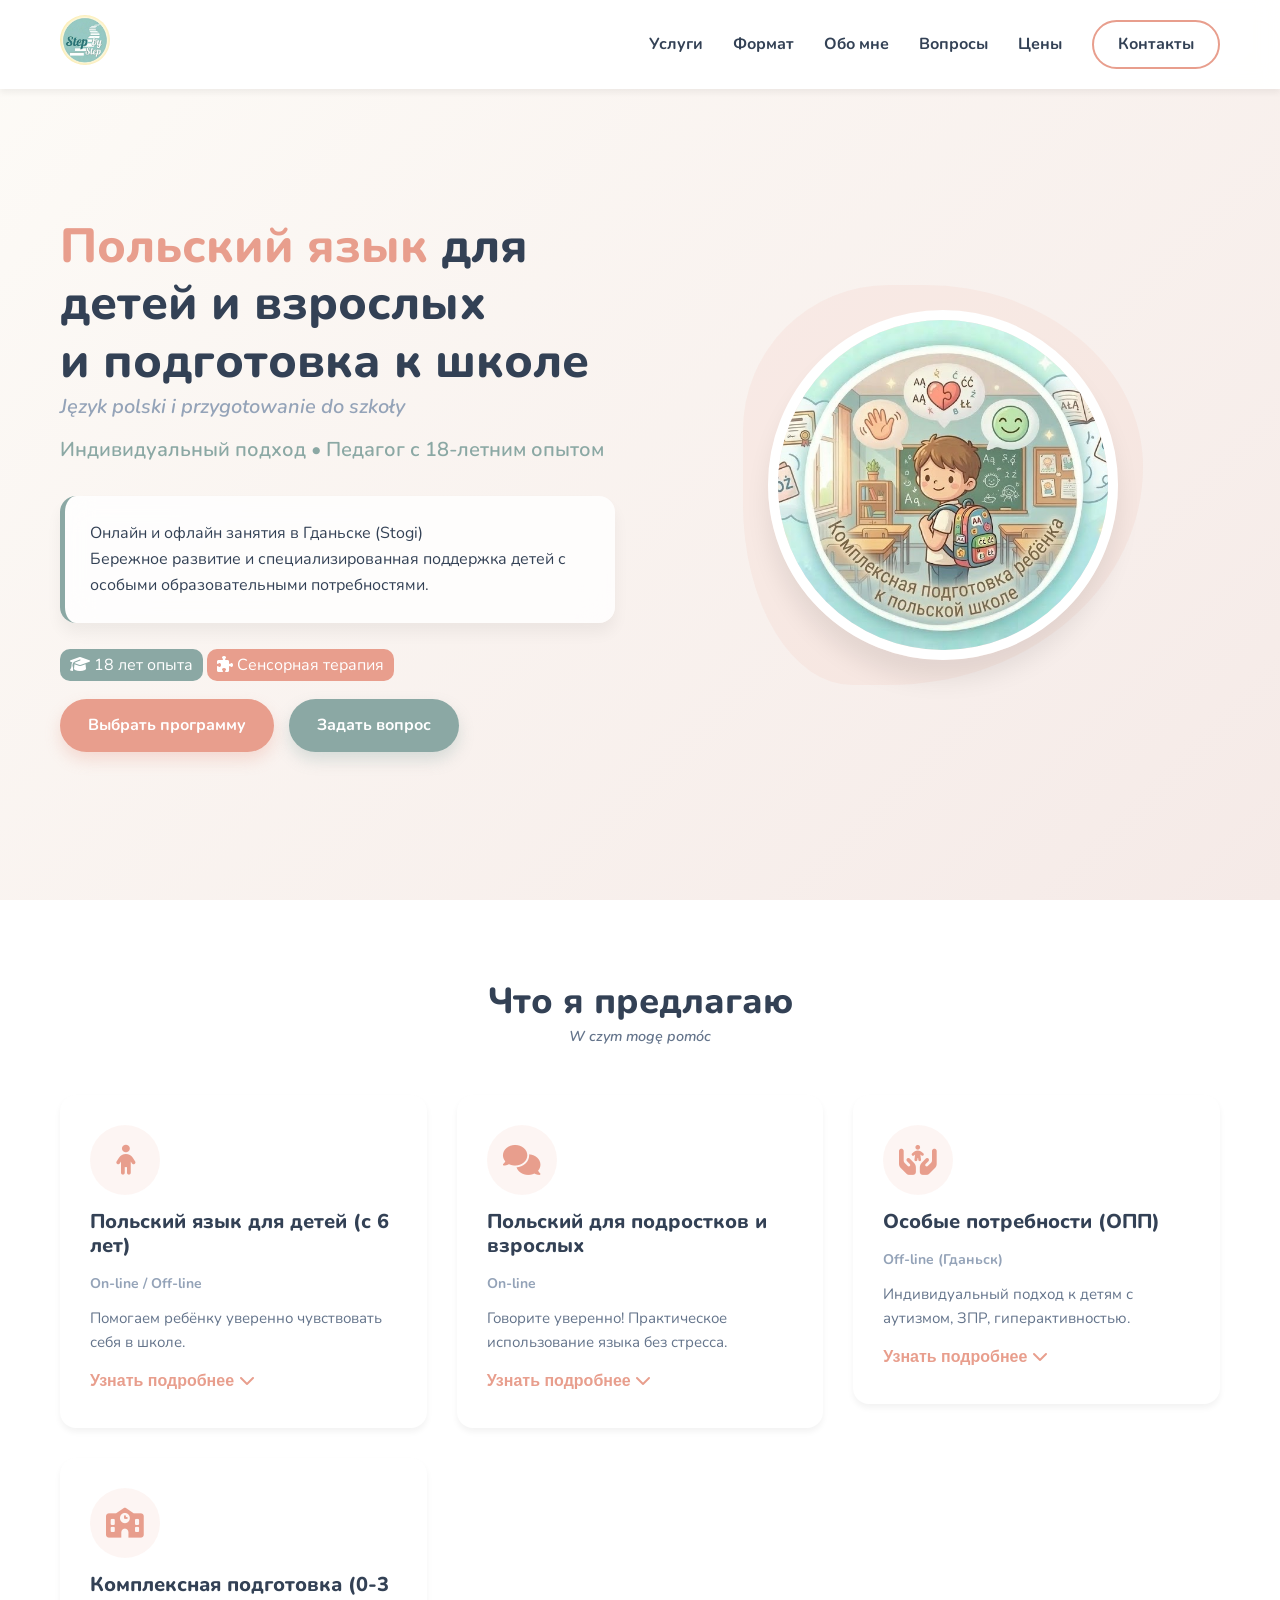
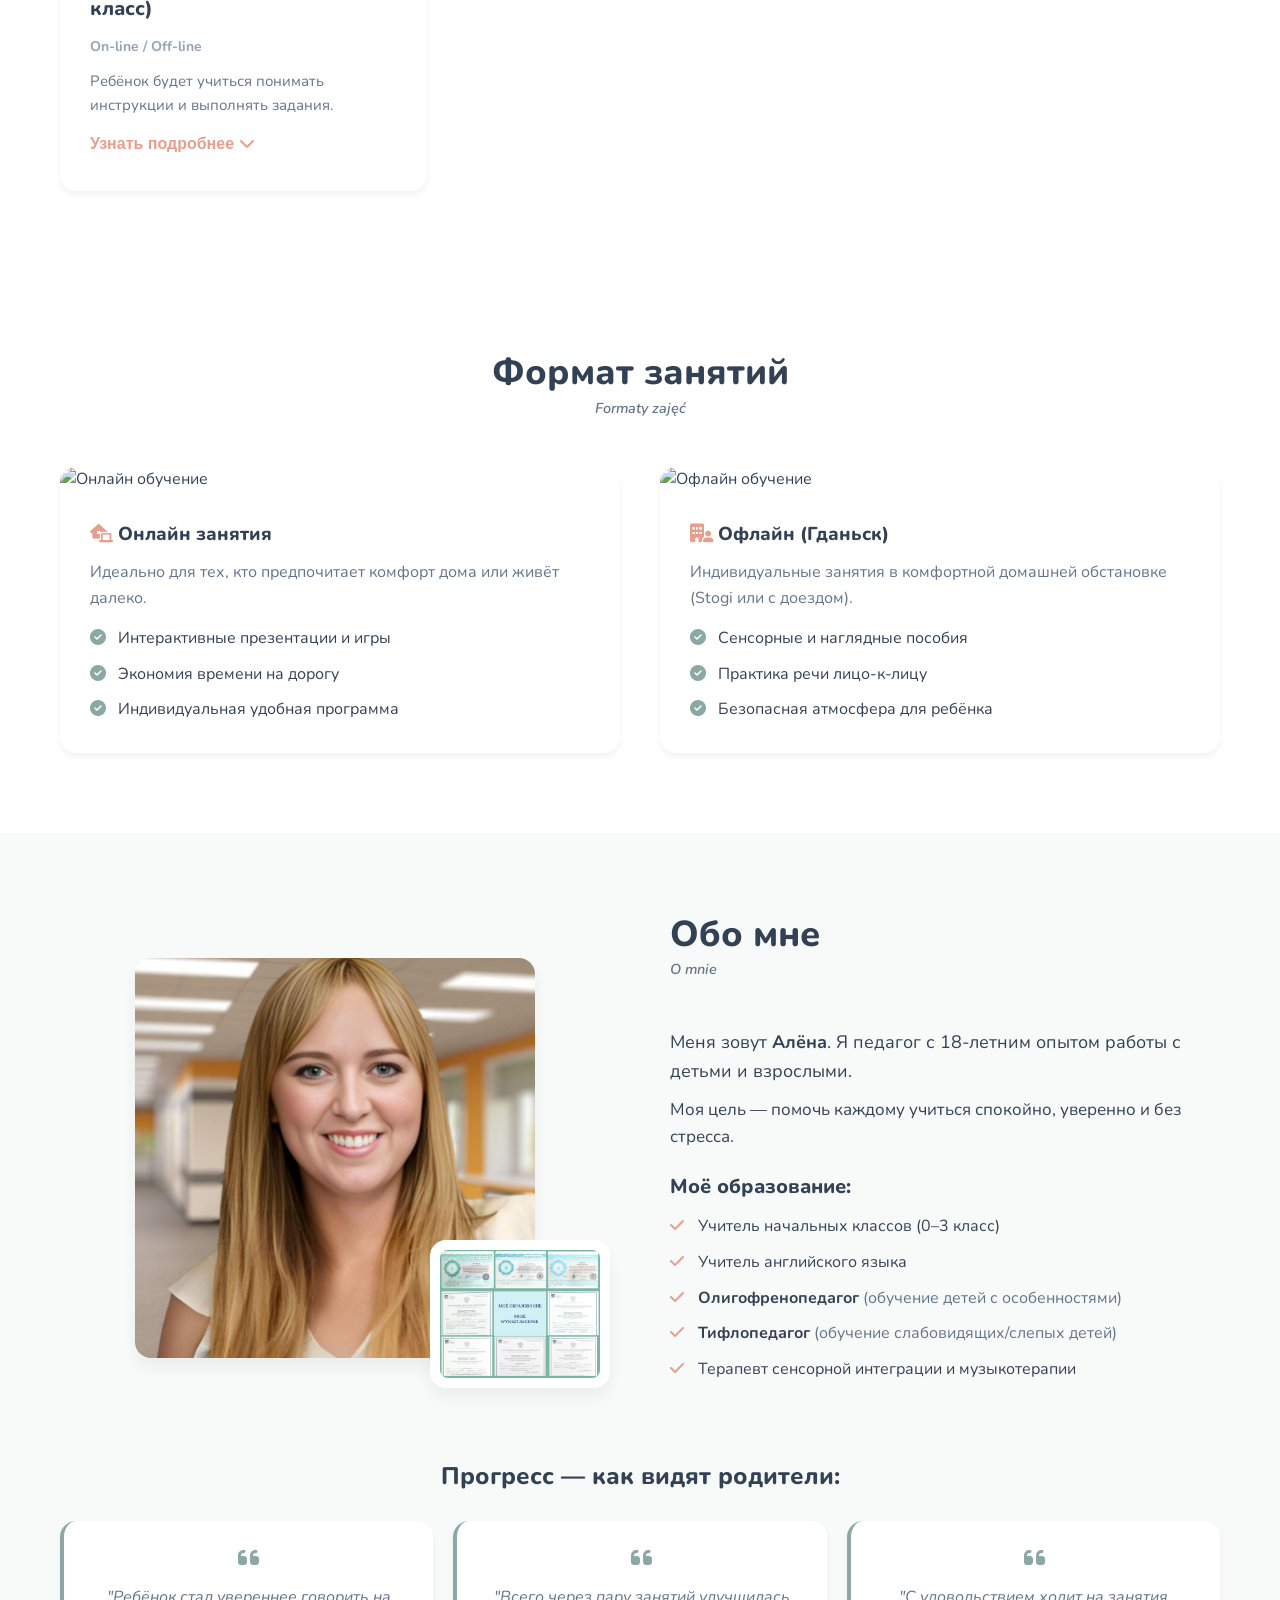
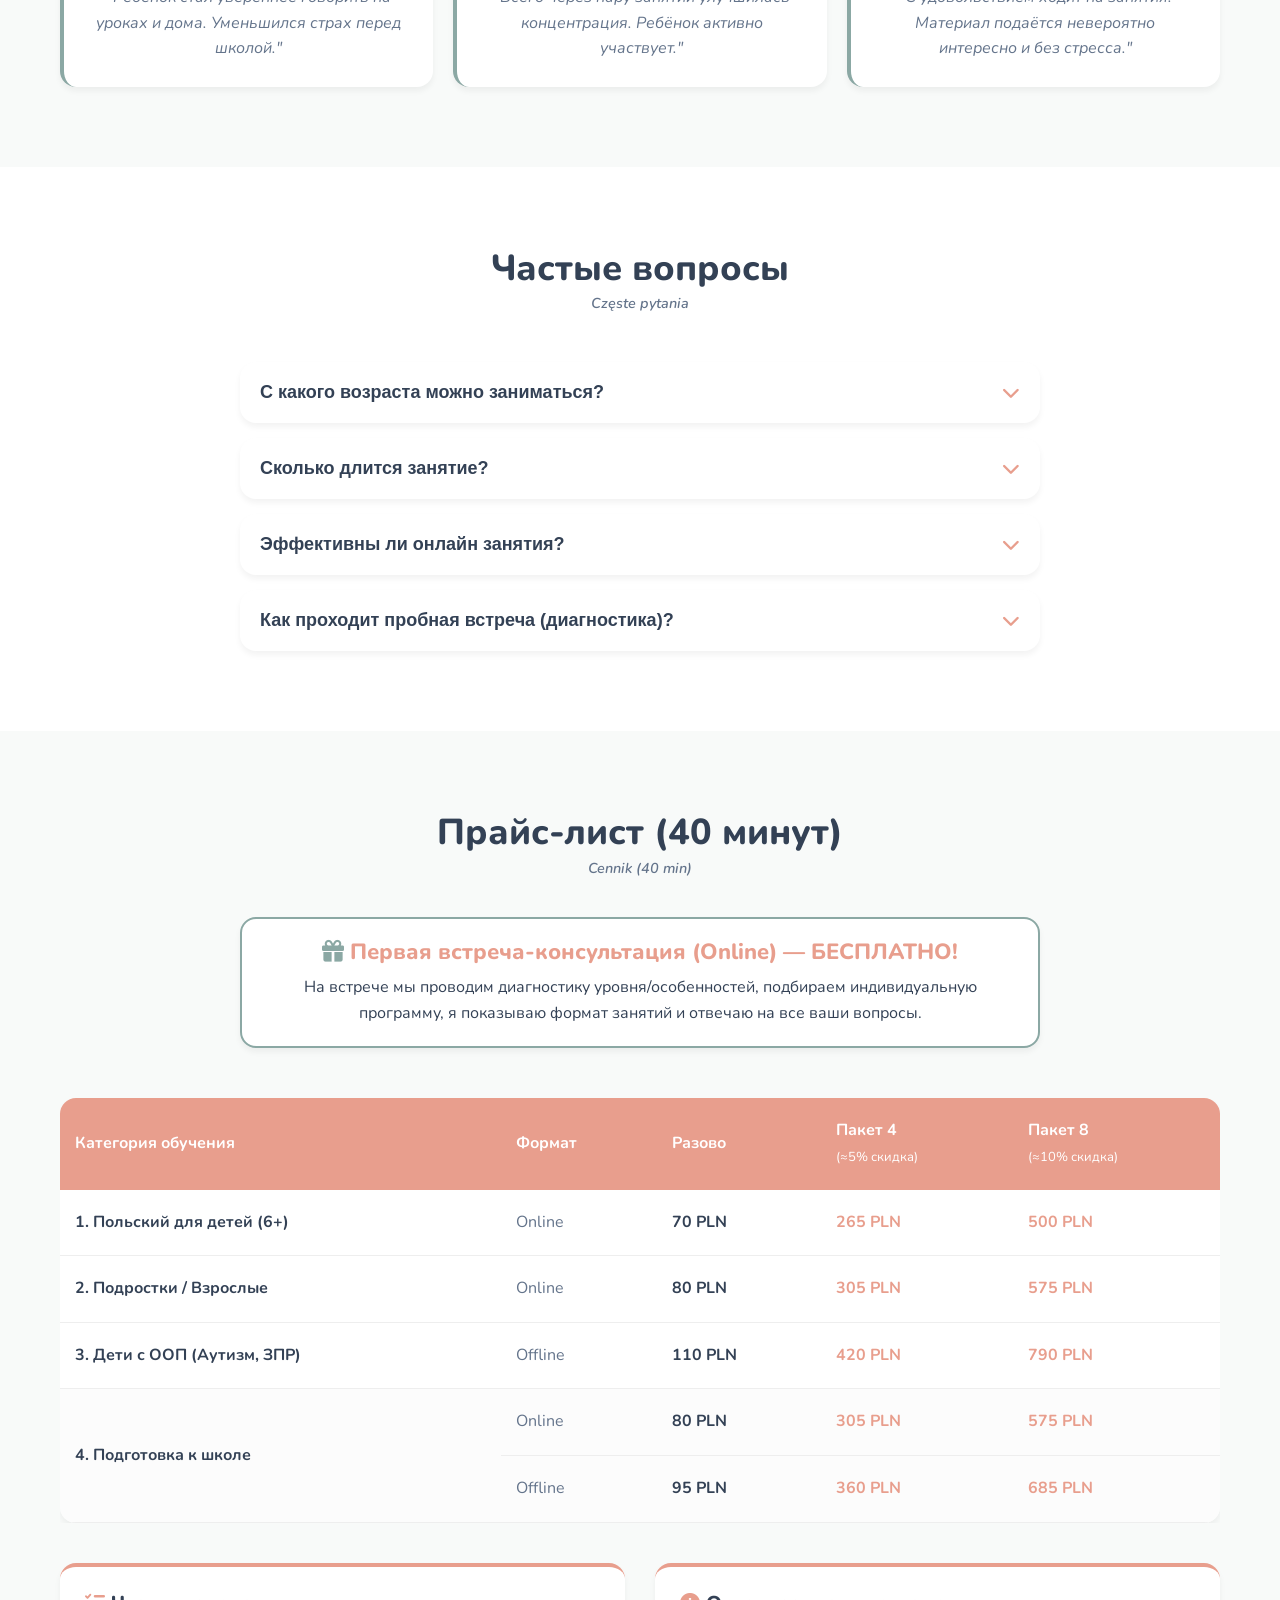
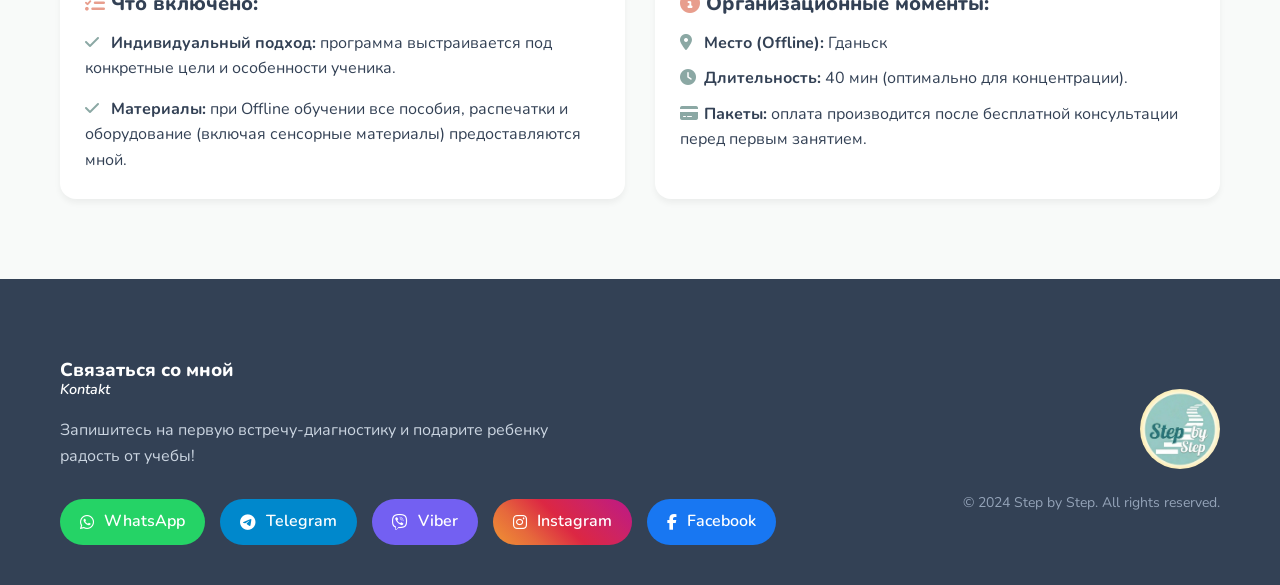
==== commit 09f8aa04: "Fix Railway deployment - correct Dockerfile path and assets" ====
--- a/Nowy folder/index.html
+++ b/Nowy folder/index.html
@@ -189,7 +189,7 @@
             <div class="formats-grid" style="display: flex; flex-wrap: wrap; gap: 40px; justify-content: center;">
                 <!-- Online -->
                 <div class="format-card" style="flex: 1; min-width: 300px; background: var(--bg-card); border-radius: var(--radius); overflow: hidden; box-shadow: var(--shadow-sm);">
-                    <img src="../для сайта/unnamed (6).jpg" alt="Онлайн обучение" style="width: 100%; height: 250px; object-fit: cover;">
+                    <img src="для сайта/unnamed (6).jpg" alt="Онлайн обучение" style="width: 100%; height: 250px; object-fit: cover;">
                     <div class="format-content" style="padding: 30px;">
                         <h3 style="margin-bottom: 15px;"><i class="fa-solid fa-laptop-house" style="color:var(--primary);"></i> Онлайн занятия</h3>
                         <p style="color:var(--text-muted); margin-bottom: 15px;">Идеально для тех, кто предпочитает комфорт дома или живёт далеко.</p>
@@ -202,7 +202,7 @@
                 </div>
                 <!-- Offline -->
                 <div class="format-card" style="flex: 1; min-width: 300px; background: var(--bg-card); border-radius: var(--radius); overflow: hidden; box-shadow: var(--shadow-sm);">
-                    <img src="../для сайта/unnamed (7).jpg" alt="Офлайн обучение" style="width: 100%; height: 250px; object-fit: cover;">
+                    <img src="для сайта/unnamed (7).jpg" alt="Офлайн обучение" style="width: 100%; height: 250px; object-fit: cover;">
                     <div class="format-content" style="padding: 30px;">
                         <h3 style="margin-bottom: 15px;"><i class="fa-solid fa-building-user" style="color:var(--primary);"></i> Офлайн (Гданьск)</h3>
                         <p style="color:var(--text-muted); margin-bottom: 15px;">Индивидуальные занятия в комфортной домашней обстановке (Stogi или с доездом).</p>
